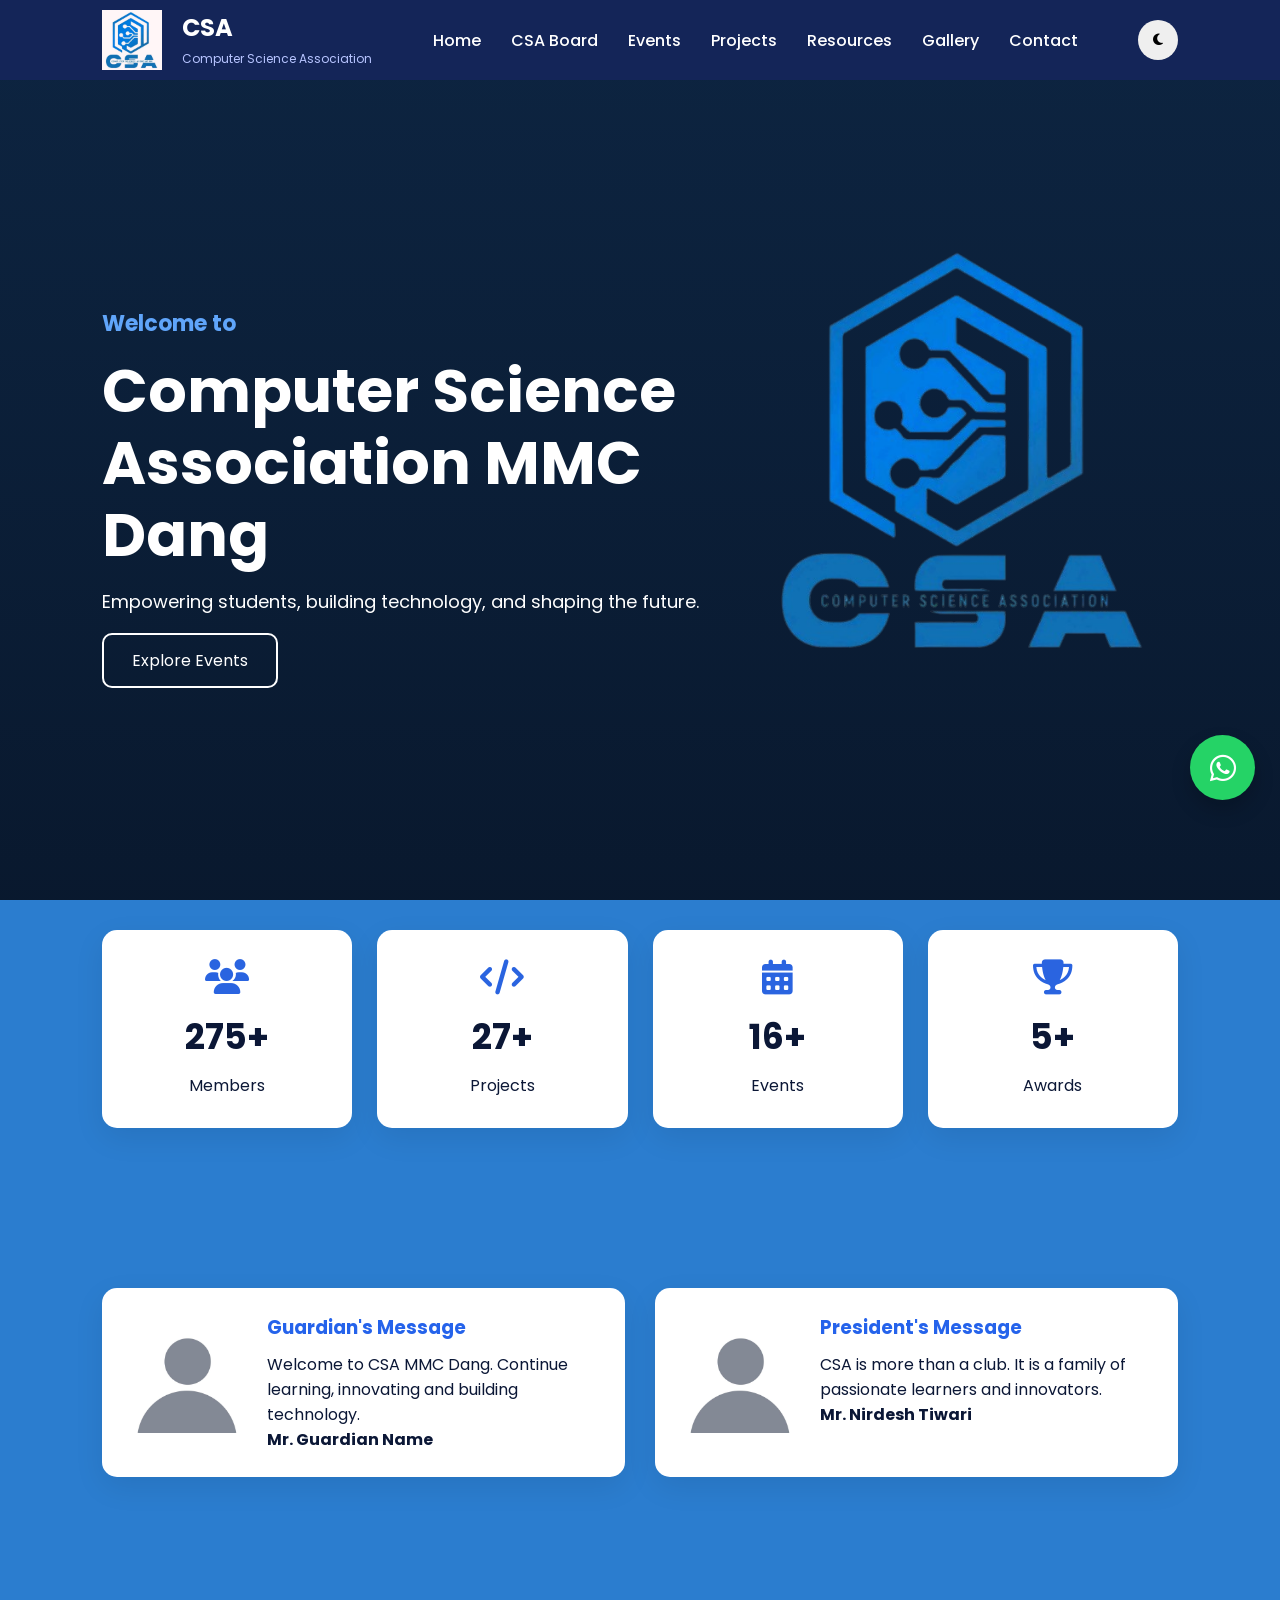
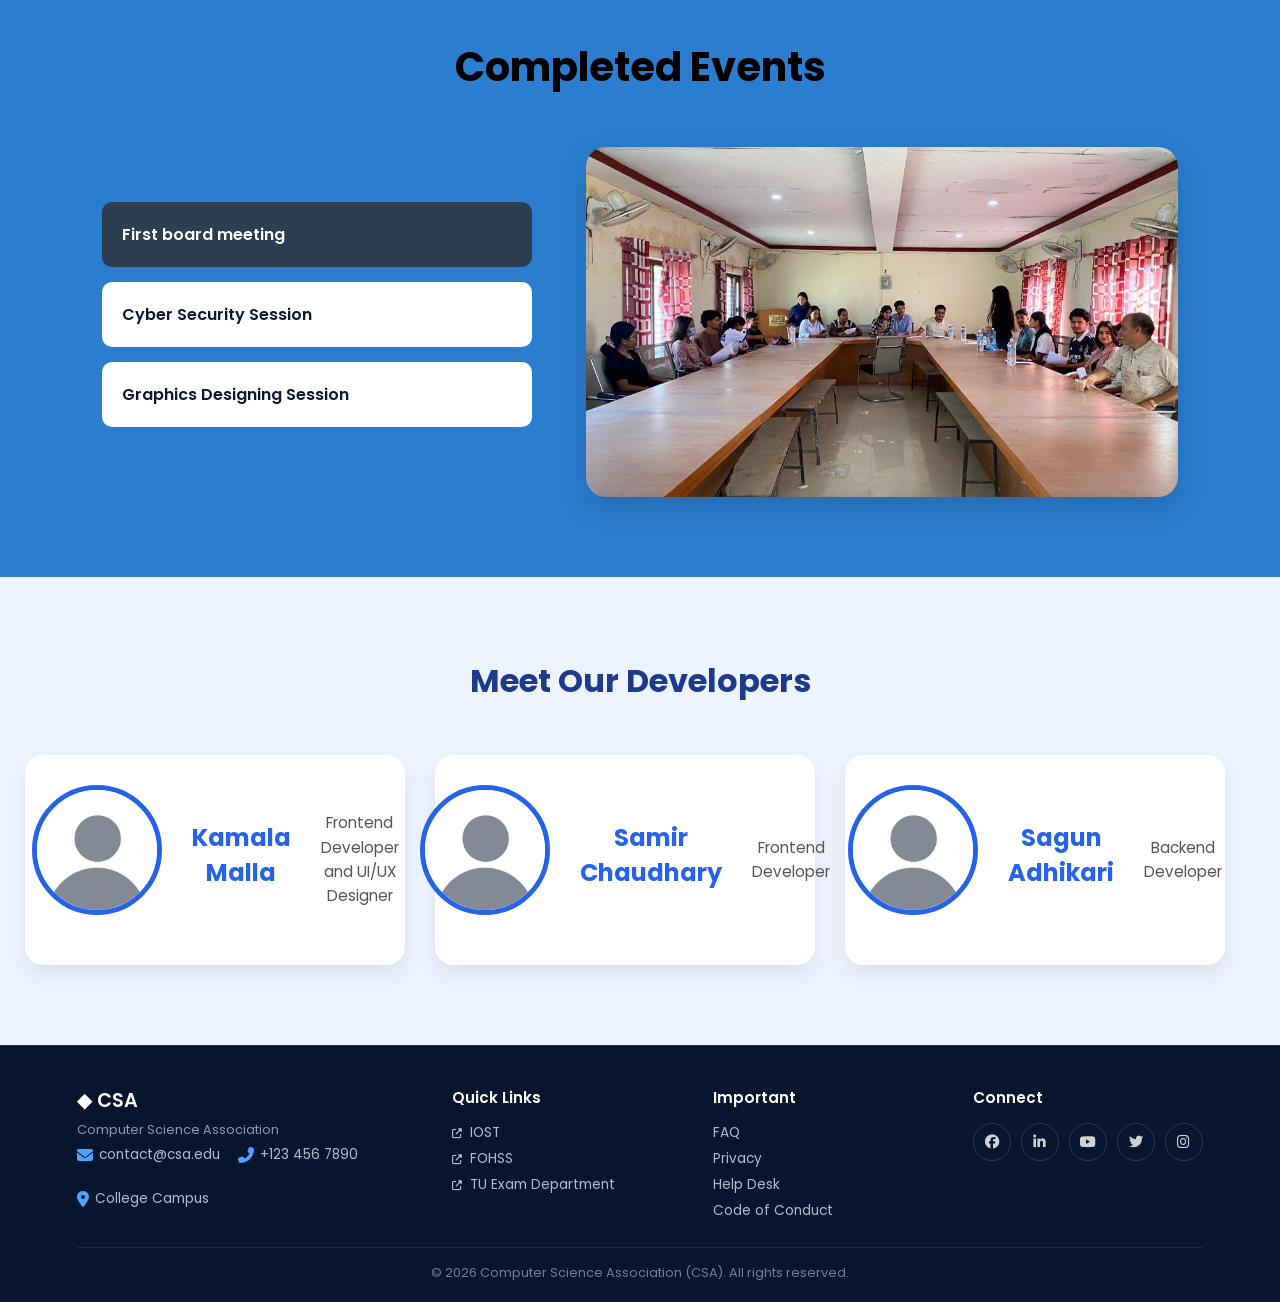
==== index.html @ 4f146497 "tried to make homepage responsive" ====
<!DOCTYPE html>

<html lang="en">
<head>
    <meta charset="UTF-8">
    <meta name="viewport" content="width=device-width, initial-scale=1.0">
    <title>CSA MMC Dang</title>
<!-- Google Font -->
<link href="https://fonts.googleapis.com/css2?family=Poppins:wght@300;400;500;600;700&display=swap" rel="stylesheet">

<!-- Font Awesome -->
<link rel="stylesheet"
href="https://cdnjs.cloudflare.com/ajax/libs/font-awesome/6.5.1/css/all.min.css"/>

<!-- AOS Animation -->
<link rel="stylesheet"
href="https://unpkg.com/aos@2.3.4/dist/aos.css">

<link rel="stylesheet" href="https://cdnjs.cloudflare.com/ajax/libs/font-awesome/4.7.0/css/font-awesome.min.css">

<link rel="stylesheet" href="CSA.css">
</head>

<body>

<!-- ================= NAVBAR ================= -->

<header>
    <nav class="navbar">
    <div class="logo">
        <img src="csa logo.jpeg" alt="CSA Logo">
        <div>
            <h2>CSA</h2>
            <span>Computer Science Association</span>
        </div>
    </div>

    <ul class="nav-links" id="navLinks">

        <li><a href="index.html">Home</a></li>

        <li><a href="board.html">CSA Board</a></li>

        <li><a href="event.html">Events</a></li>

        <li><a href="projects.html">Projects</a></li>

        <li><a href="resources.html">Resources</a></li>

        <li><a href="gallery.html">Gallery</a></li>

        <li><a href="contact.html">Contact</a></li>

    </ul>

    <div class="nav-buttons">
        <button id="theme-toggle" aria-label="Toggle dark mode">
            <i class="fas fa-moon"></i>
        </button>
        <button class="hamburger" id="hamburger" aria-label="Toggle navigation menu" aria-expanded="false" aria-controls="navLinks">
            <span></span>
            <span></span>
            <span></span>
        </button>
    </div>

</nav>
</header>

<div class="nav-overlay" id="navOverlay"></div>

<!-- ================= HERO ================= -->

<section class="hero">
<div class="hero-overlay"></div>

<div class="hero-content">

    

    <div class="hero-text">

        <h4 style="padding-top: 80px;">Welcome to</h4>

        <h1>
            Computer Science
            Association
            MMC Dang
        </h1>

        <p>
            Empowering students,
            building technology,
            and shaping the future.
        </p>

        <div class="hero-buttons">

            <a href="#events"
            class="secondary-btn">
            Explore Events
            </a>

        </div>

    </div>

    <div class="hero-logo">
        <img src="csa logo.png" alt="CSA Logo">
    </div>

</div>
</section>

<!-- ================= STATS ================= -->

<section class="stats">
<div class="stat-card">
    <i class="fas fa-users"></i>
    <h2 class="counter" data-target="500">0+</h2>
    <p>Members</p>
</div>

<div class="stat-card">
    <i class="fas fa-code"></i>
    <h2 class="counter" data-target="50">0+</h2>
    <p>Projects</p>
</div>

<div class="stat-card">
    <i class="fas fa-calendar"></i>
    <h2 class="counter" data-target="30">0+</h2>
    <p>Events</p>
</div>

<div class="stat-card">
    <i class="fas fa-trophy"></i>
    <h2 class="counter" data-target="10">0+</h2>
    <p>Awards</p>
</div>

</section>

<!-- ================= MESSAGE SECTION ================= -->

<section class="message-section">
<div class="message-card">

    <img src="profile.jpg" alt="Guardian portrait">

    <div>

        <h3>Guardian's Message</h3>

        <p>
        Welcome to CSA MMC Dang.
        Continue learning, innovating
        and building technology.
        </p>

        <h4>Mr. Guardian Name</h4>

    </div>

</div>

<div class="message-card">

    <img src="profile.jpg" alt="President portrait">

    <div>

        <h3>President's Message</h3>

        <p>
        CSA is more than a club.
        It is a family of passionate
        learners and innovators.
        </p>

        <h4>Mr. Nirdesh Tiwari</h4>

    </div>

</div>
</section>

<!-- ================= EVENTS ================= -->

<section id="events" class="events">
<h2 style="color: black;">Completed Events</h2>

<div class="event-container">

    <div class="event-list">

        <div class="event-item"
        data-img="firstboardmeeting.jpg">
        First board meeting
        </div>

        <div class="event-item"
        data-img="Cybersecurity.jpg">
        Cyber Security Session
        </div>

        <div class="event-item"
        data-img="graphicsdesigningsession.jpg">
        Graphics Designing Session
        </div>

    </div>

    <div class="preview-box">

        <img id="preview-image"
        src=""
        alt="">

    </div>

</div>
</section>

<!-- ================= DEVELOPER ================= -->

<section class="developer">
    <h2>Meet Our Developers</h2>

    <div class="developer-container" style="margin-left: 5px;">

        <div class="developer-card">
            <img src="profile.jpg".jpg" alt="Kamala Malla">
            <h3>Kamala Malla</h3>
            <p>Frontend Developer and UI/UX Designer</p>
        </div>

        <div class="developer-card">
            <img src="profile.jpg".jpg" alt="Samir Chaudhary">
            <h3>Samir Chaudhary</h3>
            <p>Frontend Developer</p>
        </div>

        <div class="developer-card">
            <img src="profile.jpg" alt="Sagun Adhikari">
            <h3>Sagun Adhikari</h3>
            <p>Backend Developer</p>
        </div>

    </div>
</section>
<!-- ================= WHATSAPP FLOAT ================= -->

<a href="https://wa.me/9779800000000" target="_blank" rel="noopener" class="whatsapp-float" aria-label="Chat with us on WhatsApp">
    <i class="fab fa-whatsapp"></i>
</a>

<!-- ========== FOOTER (UPDATED) ========== -->
  <footer class="footer">
    <div class="footer-cols">
      <div class="footer-col">
        <div class="logo-small">◆ CSA</div>
        <p class="footer-desc">Computer Science Association</p>
        <div class="footer-contact-icons">
          <a href="mailto:contact@csa.edu"><i class="fas fa-envelope"></i> contact@csa.edu</a>
          <a href="tel:+1234567890"><i class="fas fa-phone-alt"></i> +123 456 7890</a>
          <a href="https://www.google.com/maps/search/?api=1&query=Mahendra+Multiple+Campus+Dang" target="_blank" rel="noopener"><i class="fas fa-map-marker-alt"></i> College Campus</a>
        </div>
      </div>
      <div class="footer-col">
        <h4>Quick Links</h4>
        <a href="https://iost.tu.edu.np" target="_blank"><i class="fas fa-external-link-alt" style="font-size:10px; margin-right:4px;"></i> IOST</a>
        <a href="https://fohss.tu.edu.np" target="_blank"><i class="fas fa-external-link-alt" style="font-size:10px; margin-right:4px;"></i> FOHSS</a>
        <a href="https://tuexam.tu.edu.np" target="_blank"><i class="fas fa-external-link-alt" style="font-size:10px; margin-right:4px;"></i> TU Exam Department</a>
      </div>
      <div class="footer-col">
        <h4>Important</h4>
        <a href="#">FAQ</a>
        <a href="#">Privacy</a>
        <a href="#">Help Desk</a>
        <a href="#">Code of Conduct</a>
      </div>
      <div class="footer-col">
        <h4>Connect</h4>
        <div class="footer-socials" style="border-top: none; padding-top: 0; margin-top: 0; justify-content: flex-start; gap: 10px;">
          <a href="https://facebook.com" target="_blank" aria-label="Facebook"><i class="fab fa-facebook-f"></i></a>
          <a href="https://linkedin.com" target="_blank" aria-label="LinkedIn"><i class="fab fa-linkedin-in"></i></a>
          <a href="https://youtube.com" target="_blank" aria-label="YouTube"><i class="fab fa-youtube"></i></a>
          <a href="https://twitter.com" target="_blank" aria-label="Twitter"><i class="fab fa-twitter"></i></a>
          <a href="https://instagram.com" target="_blank" aria-label="Instagram"><i class="fab fa-instagram"></i></a>
        </div>
      </div>
    </div>
    <div class="footer-copy">
      &copy; <span id="year">2026</span> Computer Science Association (CSA). All rights reserved.
    </div>
  </footer>

<!-- ================= JS ================= -->

<script src="https://unpkg.com/aos@2.3.4/dist/aos.js"></script>

<script src="CSA.js"></script>

</body>
</html>
---- CSA.css ----
/* ===========================
GLOBAL STYLES
=========================== */

*{
margin:0;
padding:0;
box-sizing:border-box;
font-family:'Poppins',sans-serif;
scroll-behavior:smooth;
}

html{
scroll-padding-top:90px;
}

body{
background:#2b7dcf;
color:#0b1736;
overflow-x:hidden;
}

img{
max-width:100%;
display:block;
}

a{
text-decoration:none;
}

ul{
list-style:none;
}

section{
padding:80px 8%;
}

/* ===========================
NAVBAR
=========================== */

.navbar{
position:fixed;
top:0;
left:0;
width:100%;
height:80px;
display:flex;
justify-content:space-between;
align-items:center;
padding:0 8%;
background:#142558;
z-index:1000;
transition:.3s ease;
}

.logo{
display:flex;
align-items:center;
gap:20px;
}

.logo img{
width:60px;
}

.logo h2{
color:white;
font-size:24px;
}

.logo span{
color:#b7c4ff;
font-size:12px;
}

.nav-links{
display:flex;
gap:30px;
}

.nav-links a{
color:white;
font-weight:500;
transition:.3s;
}

.nav-buttons{
display:flex;
align-items:center;
gap:10px;
}

.join-btn{
background:#2563eb;
color:white;
border:none;
padding:12px 22px;
border-radius:8px;
cursor:pointer;
transition:.4s;
}

.join-btn:hover{
transform:translateY(-3px);
box-shadow:
0 0 15px #2563eb,
0 0 30px #2563eb;
}

#theme-toggle{
width:40px;
height:40px;
border:none;
border-radius:50%;
cursor:pointer;
}

.navbar.scrolled{
height:68px;
background:#0e1c45;
box-shadow:0 6px 20px rgba(0,0,0,.25);
}

/* Hamburger (mobile menu button) */

.hamburger{
display:none;
flex-direction:column;
justify-content:space-between;
width:28px;
height:20px;
background:transparent;
border:none;
cursor:pointer;
z-index:1100;
padding:0;
}

.hamburger span{
display:block;
width:100%;
height:3px;
border-radius:3px;
background:white;
transition:.3s;
}

.hamburger.active span:nth-child(1){
transform:translateY(8.5px) rotate(45deg);
}

.hamburger.active span:nth-child(2){
opacity:0;
}

.hamburger.active span:nth-child(3){
transform:translateY(-8.5px) rotate(-45deg);
}

.nav-overlay{
display:none;
position:fixed;
inset:0;
background:rgba(3,7,18,.6);
z-index:990;
opacity:0;
visibility:hidden;
transition:.3s;
}

.nav-overlay.active{
opacity:1;
visibility:visible;
}

/* ===========================
HERO
=========================== */

.hero{
height:100vh;
background:
linear-gradient(
rgba(3,7,18,.75),
rgba(3,7,18,.85)),
url('../images/hero-bg.jpg');

background-size:cover;
background-position:center;
position:relative;

display:flex;
align-items:center;
}

.hero-content{
display:flex;
justify-content:space-between;
align-items:center;
width:100%;
gap:50px;
}

.flag-area img{
width:600px;
animation:none;
}

.hero-text{
color:white;
max-width:600px;
}

.hero-text h4{
font-size:22px;
color:#60a5fa;
}

.hero-text h1{
font-size:60px;
line-height:1.2;
margin:15px 0;
}

.hero-text p{
font-size:18px;
line-height:1.8;
}

.hero-buttons{
margin-top:30px;
}

.primary-btn{
background:#2563eb;
color:white;
padding:14px 28px;
border-radius:10px;
margin-right:10px;
}

.secondary-btn{
border:2px solid white;
padding:14px 28px;
color:white;
border-radius:10px;
}

.hero-logo img{
width:600px;
animation:none;
}

/* ===========================
STATS
=========================== */

.stats{
display:grid;
grid-template-columns:repeat(4,1fr);
gap:25px;
margin-top:-50px;
position:relative;
z-index:5;
}

.stat-card{
background:white;
padding:30px;
border-radius:15px;
text-align:center;
box-shadow:0 10px 30px rgba(0,0,0,.08);
transition:.4s;
}

.stat-card:hover{
transform:translateY(-10px);
}

.stat-card i{
font-size:35px;
color:#2a64e0;
margin-bottom:15px;
}

.stat-card h2{
font-size:35px;
margin-bottom:10px;
}

/* ===========================
MESSAGE SECTION
=========================== */

.message-section{
display:grid;
grid-template-columns:1fr 1fr;
gap:30px;
}

.message-card{
background:white;
padding:25px;
border-radius:15px;
display:flex;
gap:20px;
box-shadow:0 10px 30px rgba(0,0,0,.08);
}

.message-card img{
width:120px;
height:120px;
object-fit:cover;
border-radius:12px;
}

.message-card h3{
color:#2563eb;
margin-bottom:10px;
}

/* ===========================
EVENTS
=========================== */

.events h2{
text-align:center;
margin-bottom:50px;
font-size:40px;
}

.event-container{
display:flex;
justify-content:space-between;
align-items:center;
gap:40px;
}

.event-list{
width:40%;
}

.event-item{
padding:20px;
margin-bottom:15px;
background:white;
border-radius:10px;
cursor:pointer;
font-weight:600;
transition:.3s;
}

.event-item:hover{
background:#2c3e50;
color:white;
transform:translateX(10px);
}

.preview-box{
width:55%;
height:350px;
border-radius:20px;
overflow:hidden;
opacity:0;
visibility:hidden;
transition:.4s;
box-shadow:0 10px 30px rgba(0,0,0,.15);
}

.preview-box.active{
opacity:1;
visibility:visible;
}

.event-item.active{
background:#2c3e50;
color:white;
}

.preview-box img{
width:100%;
height:100%;
object-fit:cover;
}

/* ==========================
   Developer Section
========================== */

.developer {
    background: #eef4ff;
    padding: 80px 20px;
    text-align: center;
}

.developer h2 {
    font-size: 2rem;
    color: #1e3a8a;
    margin-bottom: 50px;
    font-weight: 700;
}

/* Developer Card */

.developer-card {
    display: flex;
    align-items: center;
    justify-content: center;
    gap: 30px;
    max-width: 700px;
    margin: 0 auto;
    padding: 30px;
    background: #ffffff;
    border-radius: 16px;
    box-shadow: 0 10px 25px rgba(0, 0, 0, 0.08);
    transition: transform 0.3s ease,
                box-shadow 0.3s ease;
}

.developer-card:hover {
    transform: translateY(-6px);
    box-shadow: 0 16px 35px rgba(0, 0, 0, 0.12);
}

/* Developer Image */

.developer-card img {
    width: 140px;
    height: 140px;
    object-fit: cover;
    border-radius: 50%;
    border: 5px solid #2563eb;
    flex-shrink: 0;
}

/* Developer Details */

/* ==========================
   Developer Section
========================== */

.developer {
    background: #eef4ff;
    padding: 80px 20px;
    text-align: center;
}

.developer h2 {
    font-size: 2rem;
    color: #1e3a8a;
    margin-bottom: 50px;
    font-weight: 700;
}

/* Container for all cards */

.developer-container {
    display: grid;
    grid-template-columns: repeat(3, 1fr);
    gap: 30px;
    max-width: 1200px;
    margin: 0 auto;
}

/* Individual Card */

.developer-card {
    background: #fff;
    padding: 30px 20px;
    border-radius: 18px;
    box-shadow: 0 10px 25px rgba(0,0,0,0.08);
    text-align: center;
    transition: 0.3s ease;
}

.developer-card:hover {
    transform: translateY(-8px);
    box-shadow: 0 18px 35px rgba(0,0,0,0.12);
}

.developer-card img {
    width: 130px;
    height: 130px;
    object-fit: cover;
    border-radius: 50%;
    border: 5px solid #2563eb;
    margin-bottom: 20px;
}

.developer-card h3 {
    font-size: 1.5rem;
    color: #2563eb;
    margin-bottom: 10px;
}

.developer-card p {
    color: #555;
    line-height: 1.6;
    font-size: 0.95rem;
}

/* Tablet */

@media (max-width: 992px) {
    .developer-container {
        grid-template-columns: repeat(2, 1fr);
    }
}

/* Mobile */

@media (max-width: 768px) {
    .developer-container {
        grid-template-columns: 1fr;
    }
}
/* ===== FOOTER (STICKY, UPDATED) ===== */
.footer {
  background: #07152f;
  color: #cfd3d8;
  padding: 40px 6% 20px;
  margin-top: auto;
  border-top: 1px solid #1f2f4f;
}
.footer-cols {
  display: grid;
  grid-template-columns: 1.5fr 1fr 1fr 1fr;
  gap: 30px;
  max-width: 1200px;
  margin: 0 auto;
}
.logo-small {
  font-size: 1.2rem;
  font-weight: 600;
  color: white;
  margin-bottom: 6px;
}
.footer-desc {
  font-size: 0.8rem;
  color: #8a9ab0;
}
.footer-col h4 {
  font-size: 0.95rem;
  margin-bottom: 14px;
  color: white;
  font-weight: 600;
}
.footer-col a {
  display: block;
  color: #b0bccf;
  font-size: 0.85rem;
  margin-bottom: 6px;
  transition: 0.2s;
}
.footer-col a:hover { color: #4da3ff; }
.footer-socials {
  display: flex;
  justify-content: center;
  gap: 14px;
  margin-top: 28px;
  padding-top: 20px;
  border-top: 1px solid #1a2a4a;
  max-width: 1200px;
  margin-left: auto;
  margin-right: auto;
  flex-wrap: wrap;
}
.footer-socials a {
  color: #cfd3d8;
  width: 38px;
  height: 38px;
  border: 1px solid #2a3a5a;
  border-radius: 50%;
  display: flex;
  align-items: center;
  justify-content: center;
  transition: 0.3s;
  font-size: 0.9rem;
}
.footer-socials a:hover {
  background: #0d6efd;
  color: white;
  border-color: #0d6efd;
  transform: translateY(-2px);
}
.footer-copy {
  text-align: center;
  font-size: 0.8rem;
  color: #6f7f9a;
  padding-top: 16px;
  max-width: 1200px;
  margin: 0 auto;
  border-top: 1px solid #1a2a4a;
  margin-top: 20px;
}
.footer-contact-icons {
  display: flex;
  gap: 18px;
  flex-wrap: wrap;
  margin-top: 6px;
}
.footer-contact-icons a {
  color: #b0bccf;
  font-size: 0.85rem;
  transition: 0.2s;
  display: inline-flex;
  align-items: center;
  gap: 6px;
}
.footer-contact-icons a:hover { color: #4da3ff; }
.footer-contact-icons i {
  font-size: 1rem;
  color: #4da3ff;
}
/* Tablet */
@media (max-width: 900px) {
    .footer-cols {
        grid-template-columns: 1fr 1fr;
        gap: 35px 25px;
    }
}

/* Mobile Responsiveness */
@media (max-width: 600px) {
    .footer-cols {
        grid-template-columns: 1fr;
        text-align: center;
        gap: 35px;
    }

    .footer-col h4 {
        margin-bottom: 10px;
    }

    .footer-contact-icons,
    .footer-col .footer-contact-icons a {
        justify-content: center;
    }

    .footer-contact-icons {
        align-items: center;
    }

    .footer-socials {
        justify-content: center;
    }
}
/* ===========================
WHATSAPP
=========================== */

.whatsapp-float{
position:fixed;
bottom:100px;
right:25px;
width:65px;
height:65px;
background:#25D366;
border-radius:50%;
display:flex;
align-items:center;
justify-content:center;
font-size:30px;
color:white;
z-index:9999;
box-shadow:0 10px 20px rgba(0,0,0,.2);
animation:pulse 2s infinite;
}

/* ===========================
DARK MODE
=========================== */

.dark{
background:#0f172a;
color:white;
}

.dark .stat-card,
.dark .message-card,
.dark .event-item{
background:#1e293b;
color:white;
}

.dark footer{
background:#020617;
}

.dark .developer{
background:#0b1326;
}

.dark .developer-card{
background:#1e293b;
}

.dark .developer-card p{
color:#b8c2d6;
}

.dark .events h2{
color:white !important;
}

.dark .nav-links{
background:#020617;
}

.dark #theme-toggle{
background:#ffffff;
color:#0f172a;
}

/* ===========================
ANIMATIONS
=========================== */

@keyframes float{
0%{
transform:translateY(0);
}
50%{
transform:translateY(-15px);
}
100%{
transform:translateY(0);
}
}

@keyframes pulse{
0%{
transform:scale(1);
}
50%{
transform:scale(1.1);
}
100%{
transform:scale(1);
}
}

@keyframes rotateLogo{
0%{
transform:rotate(0deg);
}
100%{
transform:rotate(360deg);
}
}

/* ===========================
RESPONSIVE
=========================== */

@media(max-width:991px){

.hero-content{
flex-direction:column;
text-align:center;
}

.stats{
grid-template-columns:repeat(2,1fr);
}

.message-section{
grid-template-columns:1fr;
}

.event-container{
flex-direction:column;
}

.event-list,
.preview-box{
width:100%;
}

.footer-content{
flex-direction:column;
gap:30px;
}

.hamburger{
display:flex;
}

.nav-overlay{
display:block;
}

.nav-links{
position:fixed;
top:0;
right:0;
height:100vh;
width:min(78vw,320px);
background:#0e1c45;
flex-direction:column;
align-items:flex-start;
justify-content:flex-start;
gap:0;
padding:110px 35px 40px;
transform:translateX(100%);
transition:transform .35s ease;
z-index:1050;
box-shadow:-10px 0 30px rgba(0,0,0,.3);
}

.nav-links.active{
transform:translateX(0);
}

.nav-links li{
width:100%;
}

.nav-links a{
display:block;
padding:14px 0;
font-size:17px;
border-bottom:1px solid rgba(255,255,255,.08);
}

}

@media(max-width:768px){

.hero-text h1{
font-size:40px;
}

.stats{
grid-template-columns:1fr;
}

.developer-card{
flex-direction:column;
}

.logo h2{
font-size:20px;
}

.logo span{
display:none;
}

.join-btn{
padding:10px 16px;
font-size:14px;
}

}

@media(max-width:480px){

.navbar{
padding:0 5%;
}

.logo img{
width:46px;
}

section{
padding:60px 6%;
}

.hero-text h1{
font-size:32px;
}

.hero-text p{
font-size:16px;
}

.primary-btn,
.secondary-btn{
padding:12px 20px;
font-size:14px;
display:inline-block;
margin-bottom:10px;
}

.flag-area img,
.hero-logo img{
width:80%;
margin:0 auto;
}

.developer-container{
gap:20px;
}

.whatsapp-float{
width:55px;
height:55px;
font-size:24px;
bottom:80px;
right:18px;
}

.footer-contact-icons a{
justify-content:center;
}

}
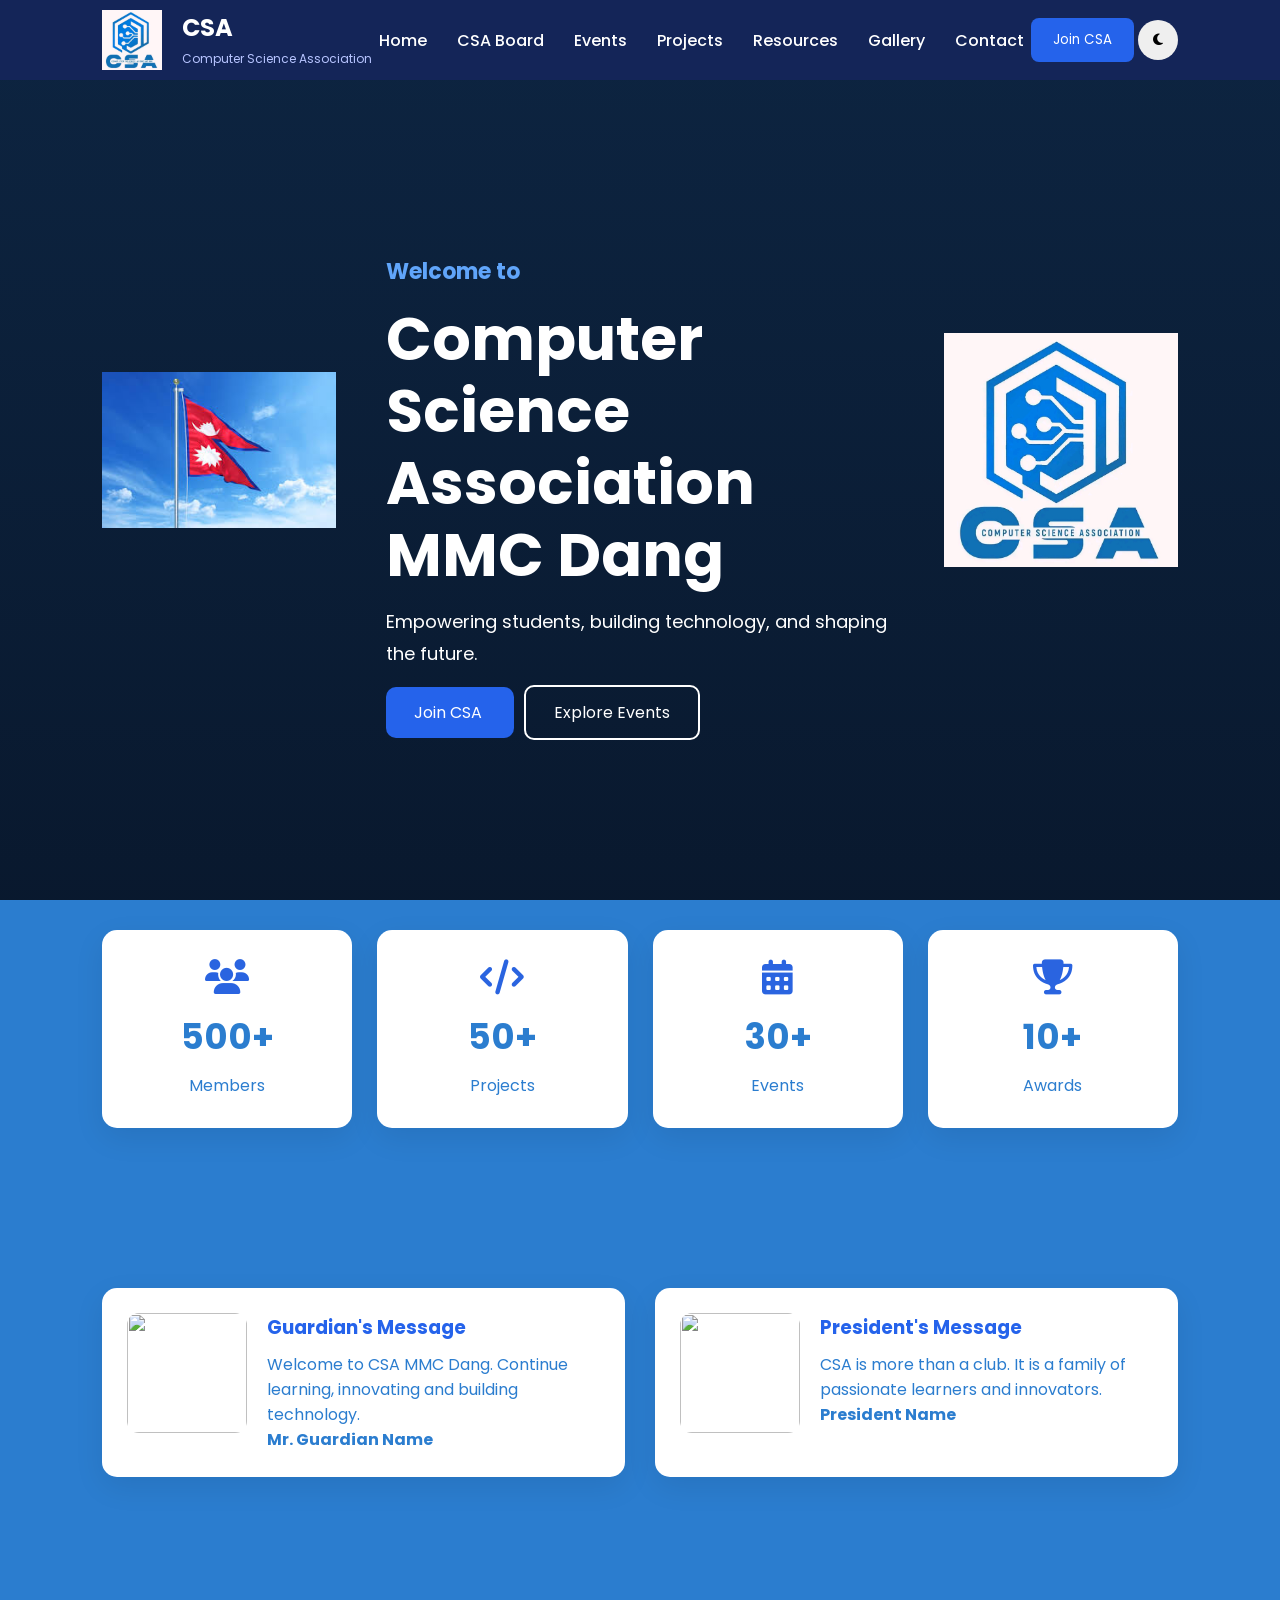
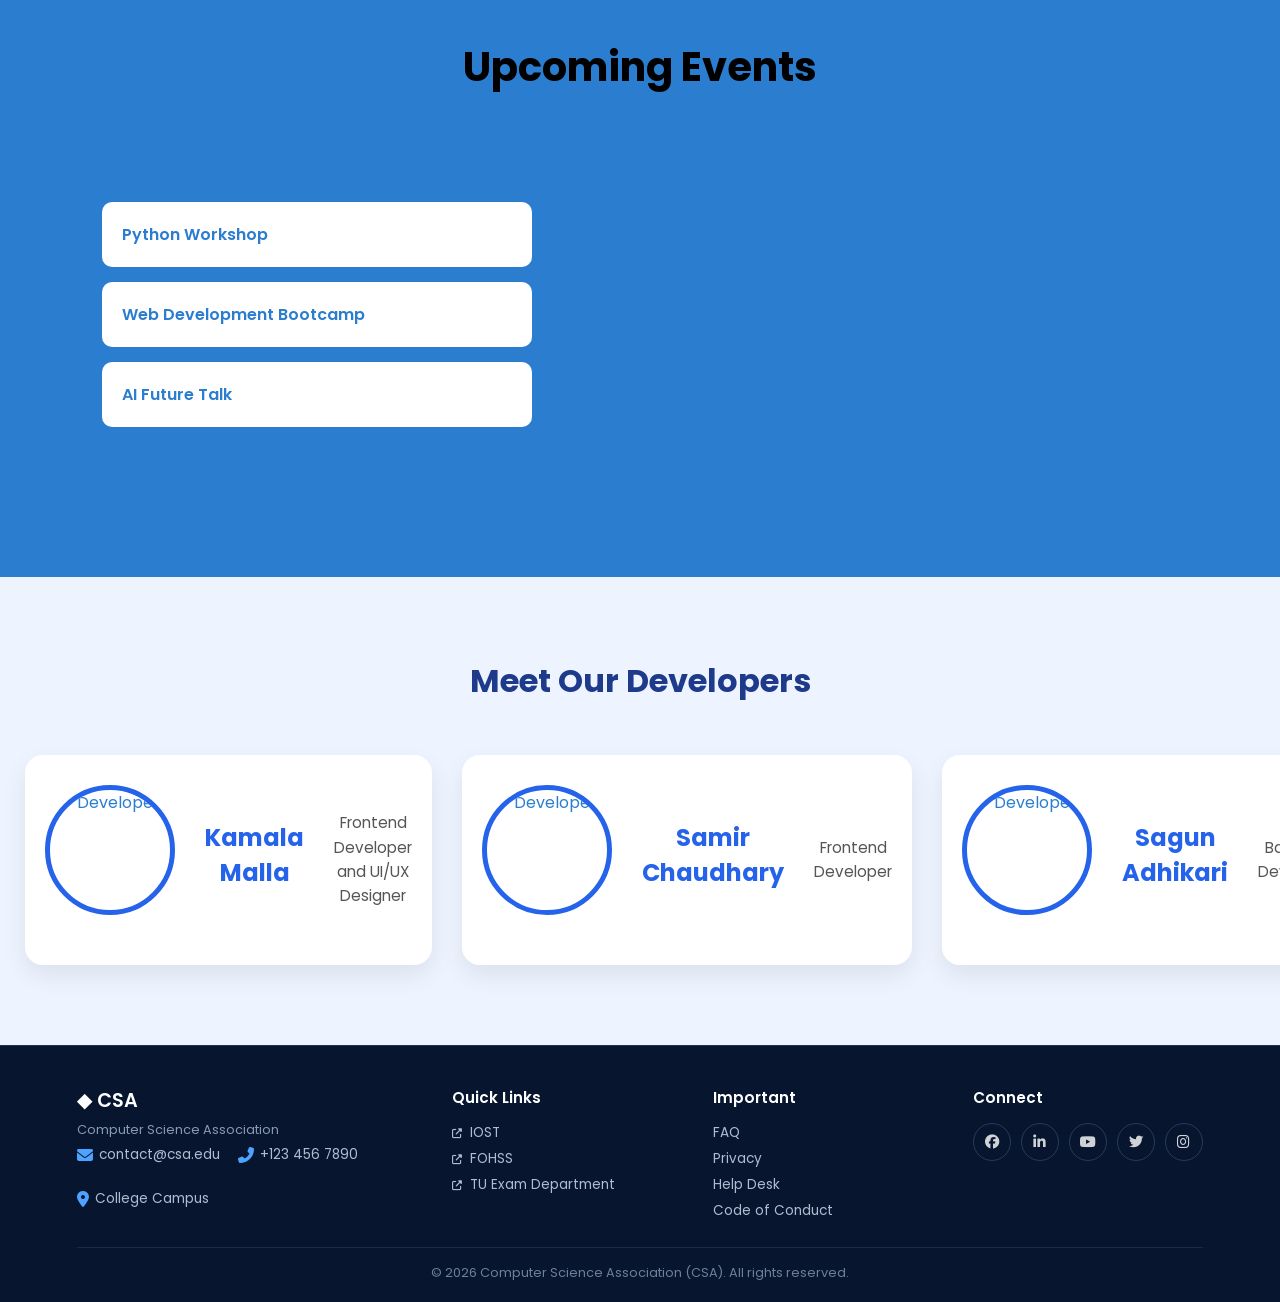
==== commit 4b0b8618: "initial commit" ====
--- a/index.html
+++ b/index.html
@@ -28,14 +28,14 @@
 <header>
     <nav class="navbar">
     <div class="logo">
-        <img src="csa logo.jpeg" alt="CSA Logo">
+        <img src="csa logo.jpeg">
         <div>
             <h2>CSA</h2>
             <span>Computer Science Association</span>
         </div>
     </div>
 
-    <ul class="nav-links" id="navLinks">
+    <ul class="nav-links">
 
         <li><a href="index.html">Home</a></li>
 
@@ -54,21 +54,15 @@
     </ul>
 
     <div class="nav-buttons">
-        <button id="theme-toggle" aria-label="Toggle dark mode">
+        <button class="join-btn">Join CSA</button>
+        <button id="theme-toggle">
             <i class="fas fa-moon"></i>
         </button>
-        <button class="hamburger" id="hamburger" aria-label="Toggle navigation menu" aria-expanded="false" aria-controls="navLinks">
-            <span></span>
-            <span></span>
-            <span></span>
-        </button>
     </div>
 
 </nav>
 </header>
 
-<div class="nav-overlay" id="navOverlay"></div>
-
 <!-- ================= HERO ================= -->
 
 <section class="hero">
@@ -76,7 +70,9 @@
 
 <div class="hero-content">
 
-    
+    <div class="flag-area">
+        <img src="flag.jpg">
+    </div>
 
     <div class="hero-text">
 
@@ -96,6 +92,11 @@
 
         <div class="hero-buttons">
 
+            <a href="#"
+            class="primary-btn">
+            Join CSA
+            </a>
+
             <a href="#events"
             class="secondary-btn">
             Explore Events
@@ -106,7 +107,7 @@
     </div>
 
     <div class="hero-logo">
-        <img src="csa logo.png" alt="CSA Logo">
+        <img src="csa logo.jpeg">
     </div>
 
 </div>
@@ -117,25 +118,25 @@
 <section class="stats">
 <div class="stat-card">
     <i class="fas fa-users"></i>
-    <h2 class="counter" data-target="500">0+</h2>
+    <h2 class="counter">500+</h2>
     <p>Members</p>
 </div>
 
 <div class="stat-card">
     <i class="fas fa-code"></i>
-    <h2 class="counter" data-target="50">0+</h2>
+    <h2 class="counter">50+</h2>
     <p>Projects</p>
 </div>
 
 <div class="stat-card">
     <i class="fas fa-calendar"></i>
-    <h2 class="counter" data-target="30">0+</h2>
+    <h2 class="counter">30+</h2>
     <p>Events</p>
 </div>
 
 <div class="stat-card">
     <i class="fas fa-trophy"></i>
-    <h2 class="counter" data-target="10">0+</h2>
+    <h2 class="counter">10+</h2>
     <p>Awards</p>
 </div>
 
@@ -146,7 +147,7 @@
 <section class="message-section">
 <div class="message-card">
 
-    <img src="profile.jpg" alt="Guardian portrait">
+    <img src="images/guardian.jpg">
 
     <div>
 
@@ -166,7 +167,7 @@
 
 <div class="message-card">
 
-    <img src="profile.jpg" alt="President portrait">
+    <img src="images/president.jpg">
 
     <div>
 
@@ -178,7 +179,7 @@
         learners and innovators.
         </p>
 
-        <h4>Mr. Nirdesh Tiwari</h4>
+        <h4>President Name</h4>
 
     </div>
 
@@ -188,25 +189,25 @@
 <!-- ================= EVENTS ================= -->
 
 <section id="events" class="events">
-<h2 style="color: black;">Completed Events</h2>
+<h2 style="color: black;">Upcoming Events</h2>
 
 <div class="event-container">
 
     <div class="event-list">
 
         <div class="event-item"
-        data-img="firstboardmeeting.jpg">
-        First board meeting
+        data-img="images/event1.jpg">
+        Python Workshop
         </div>
 
         <div class="event-item"
-        data-img="Cybersecurity.jpg">
-        Cyber Security Session
+        data-img="images/event2.jpg">
+        Web Development Bootcamp
         </div>
 
         <div class="event-item"
-        data-img="graphicsdesigningsession.jpg">
-        Graphics Designing Session
+        data-img="images/event3.jpg">
+        AI Future Talk
         </div>
 
     </div>
@@ -230,31 +231,25 @@
     <div class="developer-container" style="margin-left: 5px;">
 
         <div class="developer-card">
-            <img src="profile.jpg".jpg" alt="Kamala Malla">
+            <img src="developer1.jpg" alt="Developer">
             <h3>Kamala Malla</h3>
             <p>Frontend Developer and UI/UX Designer</p>
         </div>
 
         <div class="developer-card">
-            <img src="profile.jpg".jpg" alt="Samir Chaudhary">
+            <img src="developer2.jpg" alt="Developer">
             <h3>Samir Chaudhary</h3>
             <p>Frontend Developer</p>
         </div>
 
         <div class="developer-card">
-            <img src="profile.jpg" alt="Sagun Adhikari">
+            <img src="developer3.jpg" alt="Developer">
             <h3>Sagun Adhikari</h3>
             <p>Backend Developer</p>
         </div>
 
     </div>
 </section>
-<!-- ================= WHATSAPP FLOAT ================= -->
-
-<a href="https://wa.me/9779800000000" target="_blank" rel="noopener" class="whatsapp-float" aria-label="Chat with us on WhatsApp">
-    <i class="fab fa-whatsapp"></i>
-</a>
-
 <!-- ========== FOOTER (UPDATED) ========== -->
   <footer class="footer">
     <div class="footer-cols">
@@ -264,7 +259,7 @@
         <div class="footer-contact-icons">
           <a href="mailto:contact@csa.edu"><i class="fas fa-envelope"></i> contact@csa.edu</a>
           <a href="tel:+1234567890"><i class="fas fa-phone-alt"></i> +123 456 7890</a>
-          <a href="https://www.google.com/maps/search/?api=1&query=Mahendra+Multiple+Campus+Dang" target="_blank" rel="noopener"><i class="fas fa-map-marker-alt"></i> College Campus</a>
+          <a href="#"><i class="fas fa-map-marker-alt"></i> College Campus</a>
         </div>
       </div>
       <div class="footer-col">
@@ -292,7 +287,7 @@
       </div>
     </div>
     <div class="footer-copy">
-      &copy; <span id="year">2026</span> Computer Science Association (CSA). All rights reserved.
+      &copy; 2026 Computer Science Association (CSA). All rights reserved.
     </div>
   </footer>
 
@@ -300,7 +295,7 @@
 
 <script src="https://unpkg.com/aos@2.3.4/dist/aos.js"></script>
 
-<script src="CSA.js"></script>
+<script src="js/script.js"></script>
 
 </body>
 </html>
--- a/CSA.css
+++ b/CSA.css
@@ -10,13 +10,9 @@
 scroll-behavior:smooth;
 }
 
-html{
-scroll-padding-top:90px;
-}
-
 body{
 background:#2b7dcf;
-color:#0b1736;
+color: #2b7dcf;
 overflow-x:hidden;
 }
 
@@ -53,7 +49,6 @@
 padding:0 8%;
 background:#142558;
 z-index:1000;
-transition:.3s ease;
 }
 
 .logo{
@@ -86,6 +81,8 @@
 font-weight:500;
 transition:.3s;
 }
+
+.nav-links a:hover
 
 .nav-buttons{
 display:flex;
@@ -116,64 +113,6 @@
 border:none;
 border-radius:50%;
 cursor:pointer;
-}
-
-.navbar.scrolled{
-height:68px;
-background:#0e1c45;
-box-shadow:0 6px 20px rgba(0,0,0,.25);
-}
-
-/* Hamburger (mobile menu button) */
-
-.hamburger{
-display:none;
-flex-direction:column;
-justify-content:space-between;
-width:28px;
-height:20px;
-background:transparent;
-border:none;
-cursor:pointer;
-z-index:1100;
-padding:0;
-}
-
-.hamburger span{
-display:block;
-width:100%;
-height:3px;
-border-radius:3px;
-background:white;
-transition:.3s;
-}
-
-.hamburger.active span:nth-child(1){
-transform:translateY(8.5px) rotate(45deg);
-}
-
-.hamburger.active span:nth-child(2){
-opacity:0;
-}
-
-.hamburger.active span:nth-child(3){
-transform:translateY(-8.5px) rotate(-45deg);
-}
-
-.nav-overlay{
-display:none;
-position:fixed;
-inset:0;
-background:rgba(3,7,18,.6);
-z-index:990;
-opacity:0;
-visibility:hidden;
-transition:.3s;
-}
-
-.nav-overlay.active{
-opacity:1;
-visibility:visible;
 }
 
 /* ===========================
@@ -368,16 +307,6 @@
 visibility:hidden;
 transition:.4s;
 box-shadow:0 10px 30px rgba(0,0,0,.15);
-}
-
-.preview-box.active{
-opacity:1;
-visibility:visible;
-}
-
-.event-item.active{
-background:#2c3e50;
-color:white;
 }
 
 .preview-box img{
@@ -615,37 +544,15 @@
   font-size: 1rem;
   color: #4da3ff;
 }
-/* Tablet */
-@media (max-width: 900px) {
-    .footer-cols {
-        grid-template-columns: 1fr 1fr;
-        gap: 35px 25px;
-    }
-}
-
 /* Mobile Responsiveness */
-@media (max-width: 600px) {
-    .footer-cols {
+@media (max-width: 768px) {
+    .footer-grid {
         grid-template-columns: 1fr;
         text-align: center;
-        gap: 35px;
     }
-
-    .footer-col h4 {
-        margin-bottom: 10px;
-    }
-
-    .footer-contact-icons,
-    .footer-col .footer-contact-icons a {
-        justify-content: center;
-    }
-
-    .footer-contact-icons {
-        align-items: center;
-    }
-
-    .footer-socials {
-        justify-content: center;
+    
+    .footer-section a {
+        padding-left: 0;
     }
 }
 /* ===========================
@@ -690,31 +597,6 @@
 background:#020617;
 }
 
-.dark .developer{
-background:#0b1326;
-}
-
-.dark .developer-card{
-background:#1e293b;
-}
-
-.dark .developer-card p{
-color:#b8c2d6;
-}
-
-.dark .events h2{
-color:white !important;
-}
-
-.dark .nav-links{
-background:#020617;
-}
-
-.dark #theme-toggle{
-background:#ffffff;
-color:#0f172a;
-}
-
 /* ===========================
 ANIMATIONS
 =========================== */
@@ -785,50 +667,13 @@
 gap:30px;
 }
 
-.hamburger{
-display:flex;
-}
-
-.nav-overlay{
-display:block;
-}
+}
+
+@media(max-width:768px){
 
 .nav-links{
-position:fixed;
-top:0;
-right:0;
-height:100vh;
-width:min(78vw,320px);
-background:#0e1c45;
-flex-direction:column;
-align-items:flex-start;
-justify-content:flex-start;
-gap:0;
-padding:110px 35px 40px;
-transform:translateX(100%);
-transition:transform .35s ease;
-z-index:1050;
-box-shadow:-10px 0 30px rgba(0,0,0,.3);
-}
-
-.nav-links.active{
-transform:translateX(0);
-}
-
-.nav-links li{
-width:100%;
-}
-
-.nav-links a{
-display:block;
-padding:14px 0;
-font-size:17px;
-border-bottom:1px solid rgba(255,255,255,.08);
-}
-
-}
-
-@media(max-width:768px){
+display:none;
+}
 
 .hero-text h1{
 font-size:40px;
@@ -842,71 +687,4 @@
 flex-direction:column;
 }
 
-.logo h2{
-font-size:20px;
-}
-
-.logo span{
-display:none;
-}
-
-.join-btn{
-padding:10px 16px;
-font-size:14px;
-}
-
-}
-
-@media(max-width:480px){
-
-.navbar{
-padding:0 5%;
-}
-
-.logo img{
-width:46px;
-}
-
-section{
-padding:60px 6%;
-}
-
-.hero-text h1{
-font-size:32px;
-}
-
-.hero-text p{
-font-size:16px;
-}
-
-.primary-btn,
-.secondary-btn{
-padding:12px 20px;
-font-size:14px;
-display:inline-block;
-margin-bottom:10px;
-}
-
-.flag-area img,
-.hero-logo img{
-width:80%;
-margin:0 auto;
-}
-
-.developer-container{
-gap:20px;
-}
-
-.whatsapp-float{
-width:55px;
-height:55px;
-font-size:24px;
-bottom:80px;
-right:18px;
-}
-
-.footer-contact-icons a{
-justify-content:center;
-}
-
-}+}
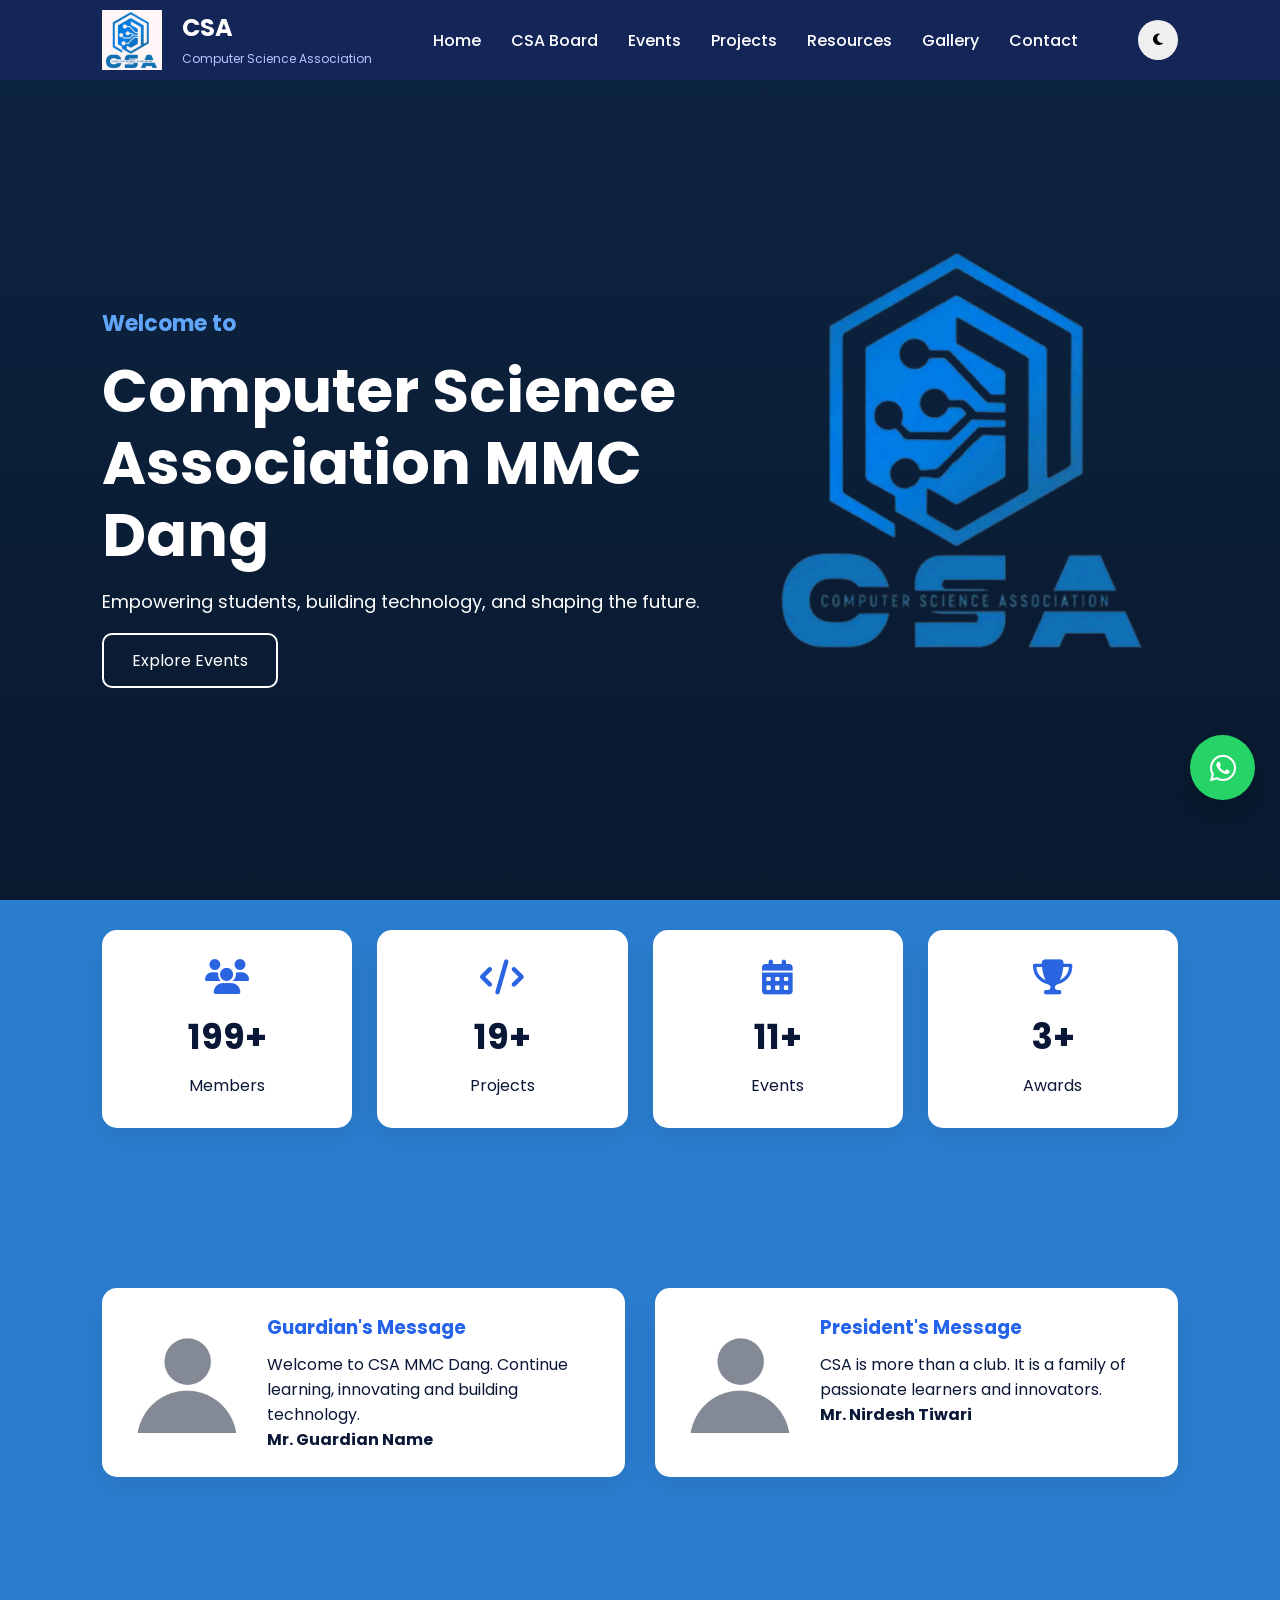
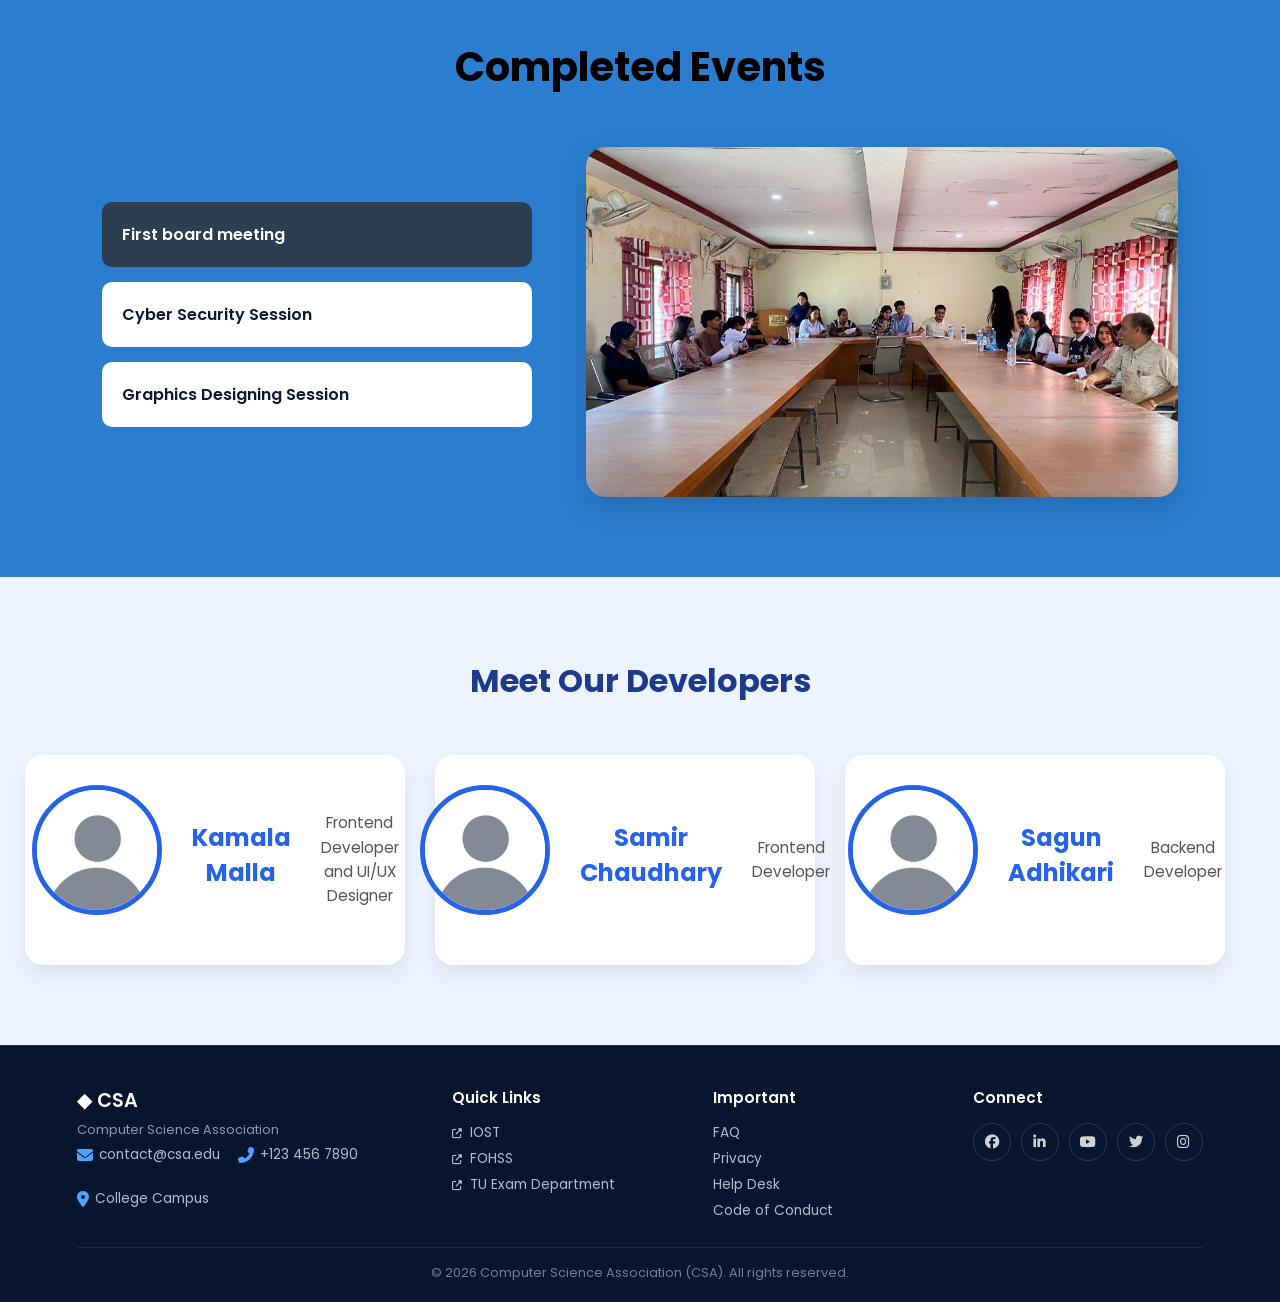
==== commit 66ef15dc: "initial commit" ====
--- a/index.html
+++ b/index.html
@@ -28,14 +28,14 @@
 <header>
     <nav class="navbar">
     <div class="logo">
-        <img src="csa logo.jpeg">
+        <img src="csa logo.jpeg" alt="CSA Logo">
         <div>
             <h2>CSA</h2>
             <span>Computer Science Association</span>
         </div>
     </div>
 
-    <ul class="nav-links">
+    <ul class="nav-links" id="navLinks">
 
         <li><a href="index.html">Home</a></li>
 
@@ -54,15 +54,21 @@
     </ul>
 
     <div class="nav-buttons">
-        <button class="join-btn">Join CSA</button>
-        <button id="theme-toggle">
+        <button id="theme-toggle" aria-label="Toggle dark mode">
             <i class="fas fa-moon"></i>
         </button>
+        <button class="hamburger" id="hamburger" aria-label="Toggle navigation menu" aria-expanded="false" aria-controls="navLinks">
+            <span></span>
+            <span></span>
+            <span></span>
+        </button>
     </div>
 
 </nav>
 </header>
 
+<div class="nav-overlay" id="navOverlay"></div>
+
 <!-- ================= HERO ================= -->
 
 <section class="hero">
@@ -70,9 +76,7 @@
 
 <div class="hero-content">
 
-    <div class="flag-area">
-        <img src="flag.jpg">
-    </div>
+    
 
     <div class="hero-text">
 
@@ -92,11 +96,6 @@
 
         <div class="hero-buttons">
 
-            <a href="#"
-            class="primary-btn">
-            Join CSA
-            </a>
-
             <a href="#events"
             class="secondary-btn">
             Explore Events
@@ -107,7 +106,7 @@
     </div>
 
     <div class="hero-logo">
-        <img src="csa logo.jpeg">
+        <img src="csa logo.png" alt="CSA Logo">
     </div>
 
 </div>
@@ -118,25 +117,25 @@
 <section class="stats">
 <div class="stat-card">
     <i class="fas fa-users"></i>
-    <h2 class="counter">500+</h2>
+    <h2 class="counter" data-target="500">0+</h2>
     <p>Members</p>
 </div>
 
 <div class="stat-card">
     <i class="fas fa-code"></i>
-    <h2 class="counter">50+</h2>
+    <h2 class="counter" data-target="50">0+</h2>
     <p>Projects</p>
 </div>
 
 <div class="stat-card">
     <i class="fas fa-calendar"></i>
-    <h2 class="counter">30+</h2>
+    <h2 class="counter" data-target="30">0+</h2>
     <p>Events</p>
 </div>
 
 <div class="stat-card">
     <i class="fas fa-trophy"></i>
-    <h2 class="counter">10+</h2>
+    <h2 class="counter" data-target="10">0+</h2>
     <p>Awards</p>
 </div>
 
@@ -147,7 +146,7 @@
 <section class="message-section">
 <div class="message-card">
 
-    <img src="images/guardian.jpg">
+    <img src="profile.jpg" alt="Guardian portrait">
 
     <div>
 
@@ -167,7 +166,7 @@
 
 <div class="message-card">
 
-    <img src="images/president.jpg">
+    <img src="profile.jpg" alt="President portrait">
 
     <div>
 
@@ -179,7 +178,7 @@
         learners and innovators.
         </p>
 
-        <h4>President Name</h4>
+        <h4>Mr. Nirdesh Tiwari</h4>
 
     </div>
 
@@ -189,25 +188,25 @@
 <!-- ================= EVENTS ================= -->
 
 <section id="events" class="events">
-<h2 style="color: black;">Upcoming Events</h2>
+<h2 style="color: black;">Completed Events</h2>
 
 <div class="event-container">
 
     <div class="event-list">
 
         <div class="event-item"
-        data-img="images/event1.jpg">
-        Python Workshop
+        data-img="firstboardmeeting.jpg">
+        First board meeting
         </div>
 
         <div class="event-item"
-        data-img="images/event2.jpg">
-        Web Development Bootcamp
+        data-img="Cybersecurity.jpg">
+        Cyber Security Session
         </div>
 
         <div class="event-item"
-        data-img="images/event3.jpg">
-        AI Future Talk
+        data-img="graphicsdesigningsession.jpg">
+        Graphics Designing Session
         </div>
 
     </div>
@@ -231,25 +230,31 @@
     <div class="developer-container" style="margin-left: 5px;">
 
         <div class="developer-card">
-            <img src="developer1.jpg" alt="Developer">
+            <img src="profile.jpg".jpg" alt="Kamala Malla">
             <h3>Kamala Malla</h3>
             <p>Frontend Developer and UI/UX Designer</p>
         </div>
 
         <div class="developer-card">
-            <img src="developer2.jpg" alt="Developer">
+            <img src="profile.jpg".jpg" alt="Samir Chaudhary">
             <h3>Samir Chaudhary</h3>
             <p>Frontend Developer</p>
         </div>
 
         <div class="developer-card">
-            <img src="developer3.jpg" alt="Developer">
+            <img src="profile.jpg" alt="Sagun Adhikari">
             <h3>Sagun Adhikari</h3>
             <p>Backend Developer</p>
         </div>
 
     </div>
 </section>
+<!-- ================= WHATSAPP FLOAT ================= -->
+
+<a href="https://wa.me/9779800000000" target="_blank" rel="noopener" class="whatsapp-float" aria-label="Chat with us on WhatsApp">
+    <i class="fab fa-whatsapp"></i>
+</a>
+
 <!-- ========== FOOTER (UPDATED) ========== -->
   <footer class="footer">
     <div class="footer-cols">
@@ -259,7 +264,7 @@
         <div class="footer-contact-icons">
           <a href="mailto:contact@csa.edu"><i class="fas fa-envelope"></i> contact@csa.edu</a>
           <a href="tel:+1234567890"><i class="fas fa-phone-alt"></i> +123 456 7890</a>
-          <a href="#"><i class="fas fa-map-marker-alt"></i> College Campus</a>
+          <a href="https://www.google.com/maps/search/?api=1&query=Mahendra+Multiple+Campus+Dang" target="_blank" rel="noopener"><i class="fas fa-map-marker-alt"></i> College Campus</a>
         </div>
       </div>
       <div class="footer-col">
@@ -287,7 +292,7 @@
       </div>
     </div>
     <div class="footer-copy">
-      &copy; 2026 Computer Science Association (CSA). All rights reserved.
+      &copy; <span id="year">2026</span> Computer Science Association (CSA). All rights reserved.
     </div>
   </footer>
 
@@ -295,7 +300,7 @@
 
 <script src="https://unpkg.com/aos@2.3.4/dist/aos.js"></script>
 
-<script src="js/script.js"></script>
+<script src="CSA.js"></script>
 
 </body>
 </html>
--- a/CSA.css
+++ b/CSA.css
@@ -10,9 +10,13 @@
 scroll-behavior:smooth;
 }
 
+html{
+scroll-padding-top:90px;
+}
+
 body{
 background:#2b7dcf;
-color: #2b7dcf;
+color:#0b1736;
 overflow-x:hidden;
 }
 
@@ -49,6 +53,7 @@
 padding:0 8%;
 background:#142558;
 z-index:1000;
+transition:.3s ease;
 }
 
 .logo{
@@ -81,8 +86,6 @@
 font-weight:500;
 transition:.3s;
 }
-
-.nav-links a:hover
 
 .nav-buttons{
 display:flex;
@@ -113,6 +116,64 @@
 border:none;
 border-radius:50%;
 cursor:pointer;
+}
+
+.navbar.scrolled{
+height:68px;
+background:#0e1c45;
+box-shadow:0 6px 20px rgba(0,0,0,.25);
+}
+
+/* Hamburger (mobile menu button) */
+
+.hamburger{
+display:none;
+flex-direction:column;
+justify-content:space-between;
+width:28px;
+height:20px;
+background:transparent;
+border:none;
+cursor:pointer;
+z-index:1100;
+padding:0;
+}
+
+.hamburger span{
+display:block;
+width:100%;
+height:3px;
+border-radius:3px;
+background:white;
+transition:.3s;
+}
+
+.hamburger.active span:nth-child(1){
+transform:translateY(8.5px) rotate(45deg);
+}
+
+.hamburger.active span:nth-child(2){
+opacity:0;
+}
+
+.hamburger.active span:nth-child(3){
+transform:translateY(-8.5px) rotate(-45deg);
+}
+
+.nav-overlay{
+display:none;
+position:fixed;
+inset:0;
+background:rgba(3,7,18,.6);
+z-index:990;
+opacity:0;
+visibility:hidden;
+transition:.3s;
+}
+
+.nav-overlay.active{
+opacity:1;
+visibility:visible;
 }
 
 /* ===========================
@@ -307,6 +368,16 @@
 visibility:hidden;
 transition:.4s;
 box-shadow:0 10px 30px rgba(0,0,0,.15);
+}
+
+.preview-box.active{
+opacity:1;
+visibility:visible;
+}
+
+.event-item.active{
+background:#2c3e50;
+color:white;
 }
 
 .preview-box img{
@@ -544,15 +615,37 @@
   font-size: 1rem;
   color: #4da3ff;
 }
+/* Tablet */
+@media (max-width: 900px) {
+    .footer-cols {
+        grid-template-columns: 1fr 1fr;
+        gap: 35px 25px;
+    }
+}
+
 /* Mobile Responsiveness */
-@media (max-width: 768px) {
-    .footer-grid {
+@media (max-width: 600px) {
+    .footer-cols {
         grid-template-columns: 1fr;
         text-align: center;
+        gap: 35px;
     }
-    
-    .footer-section a {
-        padding-left: 0;
+
+    .footer-col h4 {
+        margin-bottom: 10px;
+    }
+
+    .footer-contact-icons,
+    .footer-col .footer-contact-icons a {
+        justify-content: center;
+    }
+
+    .footer-contact-icons {
+        align-items: center;
+    }
+
+    .footer-socials {
+        justify-content: center;
     }
 }
 /* ===========================
@@ -597,6 +690,31 @@
 background:#020617;
 }
 
+.dark .developer{
+background:#0b1326;
+}
+
+.dark .developer-card{
+background:#1e293b;
+}
+
+.dark .developer-card p{
+color:#b8c2d6;
+}
+
+.dark .events h2{
+color:white !important;
+}
+
+.dark .nav-links{
+background:#020617;
+}
+
+.dark #theme-toggle{
+background:#ffffff;
+color:#0f172a;
+}
+
 /* ===========================
 ANIMATIONS
 =========================== */
@@ -667,13 +785,50 @@
 gap:30px;
 }
 
+.hamburger{
+display:flex;
+}
+
+.nav-overlay{
+display:block;
+}
+
+.nav-links{
+position:fixed;
+top:0;
+right:0;
+height:100vh;
+width:min(78vw,320px);
+background:#0e1c45;
+flex-direction:column;
+align-items:flex-start;
+justify-content:flex-start;
+gap:0;
+padding:110px 35px 40px;
+transform:translateX(100%);
+transition:transform .35s ease;
+z-index:1050;
+box-shadow:-10px 0 30px rgba(0,0,0,.3);
+}
+
+.nav-links.active{
+transform:translateX(0);
+}
+
+.nav-links li{
+width:100%;
+}
+
+.nav-links a{
+display:block;
+padding:14px 0;
+font-size:17px;
+border-bottom:1px solid rgba(255,255,255,.08);
+}
+
 }
 
 @media(max-width:768px){
-
-.nav-links{
-display:none;
-}
 
 .hero-text h1{
 font-size:40px;
@@ -687,4 +842,71 @@
 flex-direction:column;
 }
 
-}
+.logo h2{
+font-size:20px;
+}
+
+.logo span{
+display:none;
+}
+
+.join-btn{
+padding:10px 16px;
+font-size:14px;
+}
+
+}
+
+@media(max-width:480px){
+
+.navbar{
+padding:0 5%;
+}
+
+.logo img{
+width:46px;
+}
+
+section{
+padding:60px 6%;
+}
+
+.hero-text h1{
+font-size:32px;
+}
+
+.hero-text p{
+font-size:16px;
+}
+
+.primary-btn,
+.secondary-btn{
+padding:12px 20px;
+font-size:14px;
+display:inline-block;
+margin-bottom:10px;
+}
+
+.flag-area img,
+.hero-logo img{
+width:80%;
+margin:0 auto;
+}
+
+.developer-container{
+gap:20px;
+}
+
+.whatsapp-float{
+width:55px;
+height:55px;
+font-size:24px;
+bottom:80px;
+right:18px;
+}
+
+.footer-contact-icons a{
+justify-content:center;
+}
+
+}
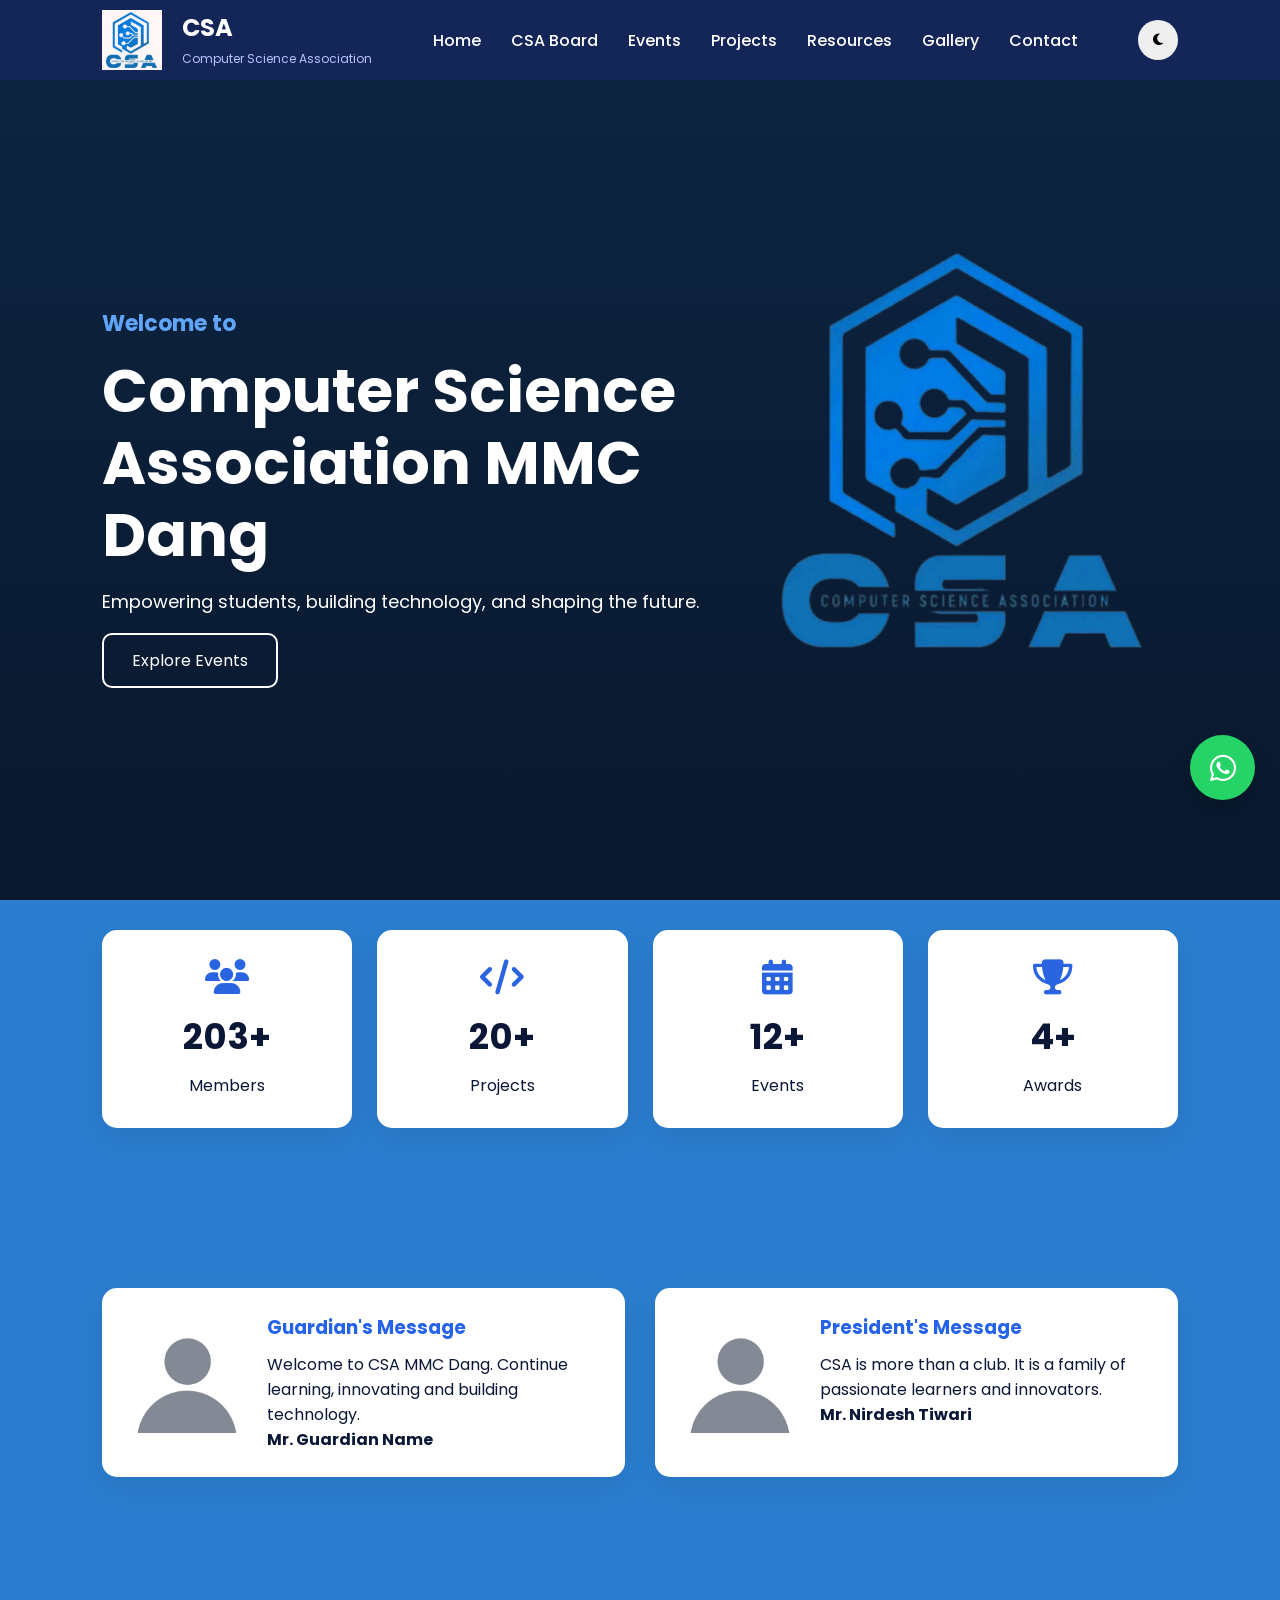
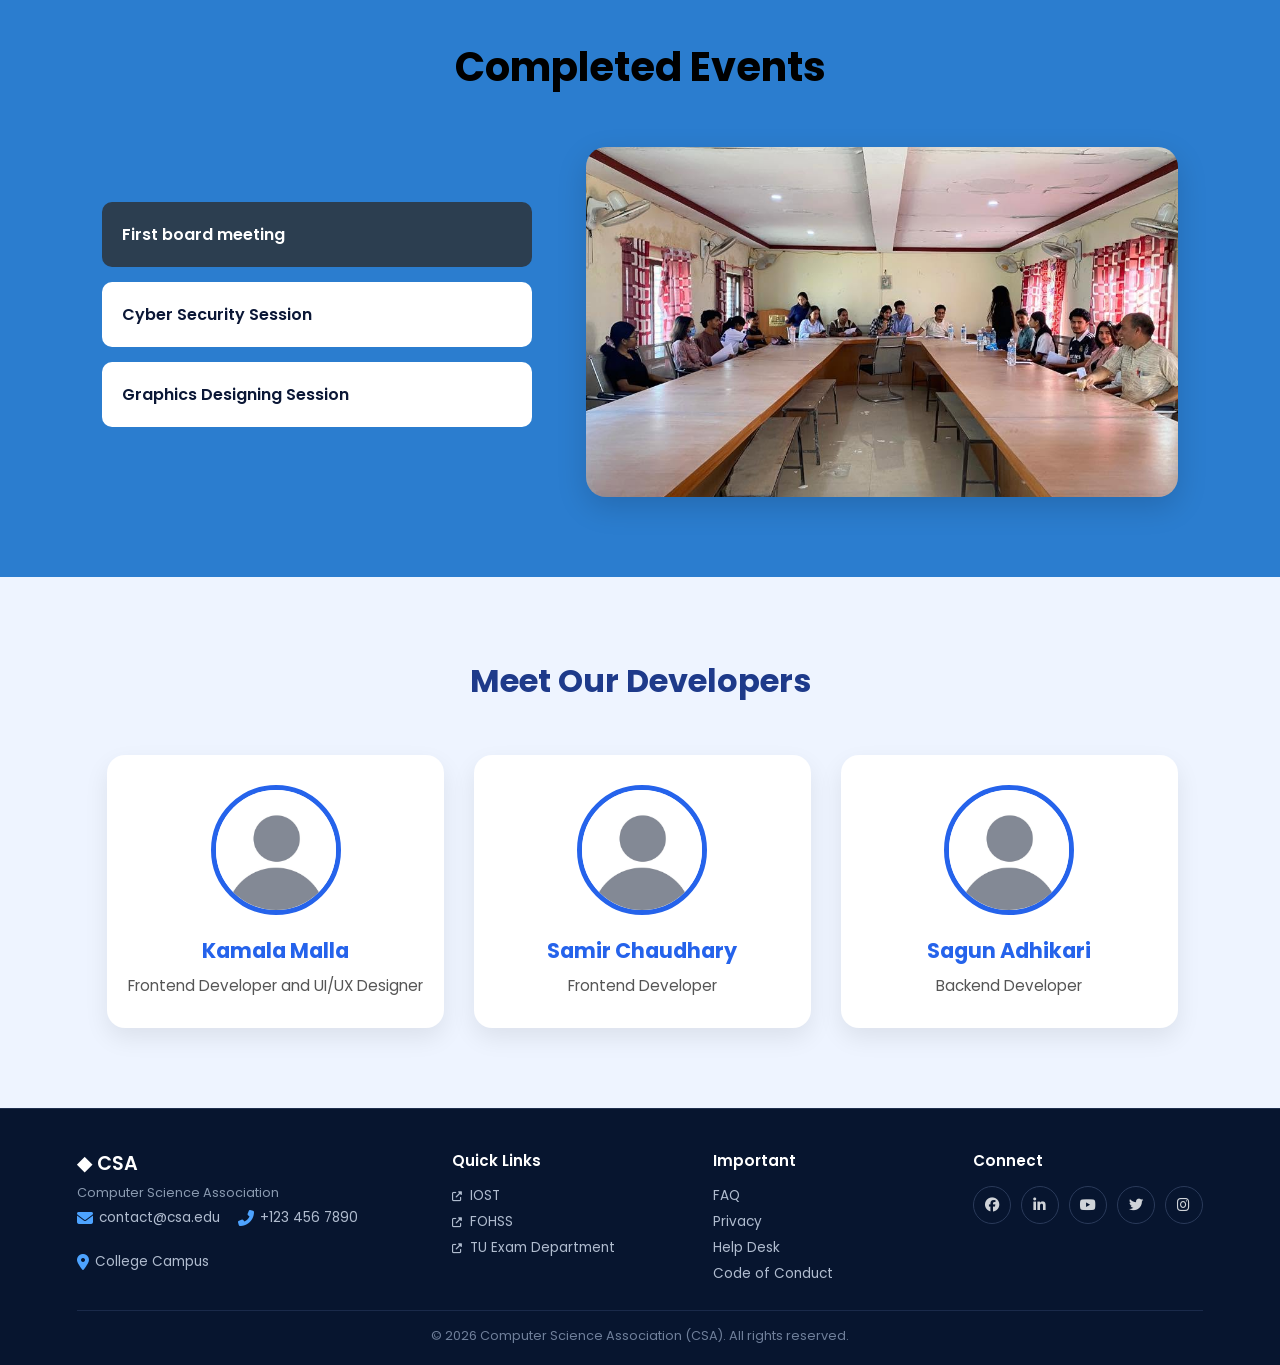
==== commit 5024b244: "making board page responsive" ====
--- a/index.html
+++ b/index.html
@@ -27,13 +27,19 @@
 
 <header>
     <nav class="navbar">
-    <div class="logo">
-        <img src="csa logo.jpeg" alt="CSA Logo">
-        <div>
-            <h2>CSA</h2>
-            <span>Computer Science Association</span>
-        </div>
-    </div>
+<a href="#"
+   onclick="window.scrollTo({top:0,behavior:'smooth'});return false;"
+   style="text-decoration:none;">
+
+  <div class="logo">
+    <img src="csa logo.jpeg" alt="CSA Logo">
+    <div>
+      <h2>CSA</h2>
+      <span>Computer Science Association</span>
+    </div>
+  </div>
+
+</a>
 
     <ul class="nav-links" id="navLinks">
 
--- a/CSA.css
+++ b/CSA.css
@@ -54,6 +54,11 @@
 background:#142558;
 z-index:1000;
 transition:.3s ease;
+}
+
+.navbar > a {
+  display: flex;
+  align-items: center;
 }
 
 .logo{
@@ -392,59 +397,7 @@
 
 .developer {
     background: #eef4ff;
-    padding: 80px 20px;
-    text-align: center;
-}
-
-.developer h2 {
-    font-size: 2rem;
-    color: #1e3a8a;
-    margin-bottom: 50px;
-    font-weight: 700;
-}
-
-/* Developer Card */
-
-.developer-card {
-    display: flex;
-    align-items: center;
-    justify-content: center;
-    gap: 30px;
-    max-width: 700px;
-    margin: 0 auto;
-    padding: 30px;
-    background: #ffffff;
-    border-radius: 16px;
-    box-shadow: 0 10px 25px rgba(0, 0, 0, 0.08);
-    transition: transform 0.3s ease,
-                box-shadow 0.3s ease;
-}
-
-.developer-card:hover {
-    transform: translateY(-6px);
-    box-shadow: 0 16px 35px rgba(0, 0, 0, 0.12);
-}
-
-/* Developer Image */
-
-.developer-card img {
-    width: 140px;
-    height: 140px;
-    object-fit: cover;
-    border-radius: 50%;
-    border: 5px solid #2563eb;
-    flex-shrink: 0;
-}
-
-/* Developer Details */
-
-/* ==========================
-   Developer Section
-========================== */
-
-.developer {
-    background: #eef4ff;
-    padding: 80px 20px;
+    padding: 80px 8%;
     text-align: center;
 }
 
@@ -488,12 +441,15 @@
     border-radius: 50%;
     border: 5px solid #2563eb;
     margin-bottom: 20px;
+    display: block;
+    margin-left: auto;
+    margin-right: auto;
 }
 
 .developer-card h3 {
-    font-size: 1.5rem;
+    font-size: 1.3rem;
     color: #2563eb;
-    margin-bottom: 10px;
+    margin-bottom: 8px;
 }
 
 .developer-card p {
@@ -502,19 +458,43 @@
     font-size: 0.95rem;
 }
 
-/* Tablet */
+/* Tablet — 2 columns */
 
 @media (max-width: 992px) {
     .developer-container {
         grid-template-columns: repeat(2, 1fr);
-    }
-}
-
-/* Mobile */
-
-@media (max-width: 768px) {
+        gap: 24px;
+    }
+}
+
+/* Mobile — 1 column */
+
+@media (max-width: 600px) {
+    .developer {
+        padding: 60px 6%;
+    }
+
+    .developer h2 {
+        font-size: 1.6rem;
+        margin-bottom: 30px;
+    }
+
     .developer-container {
         grid-template-columns: 1fr;
+        gap: 20px;
+    }
+
+    .developer-card {
+        padding: 24px 16px;
+    }
+
+    .developer-card img {
+        width: 110px;
+        height: 110px;
+    }
+
+    .developer-card h3 {
+        font-size: 1.15rem;
     }
 }
 /* ===== FOOTER (STICKY, UPDATED) ===== */
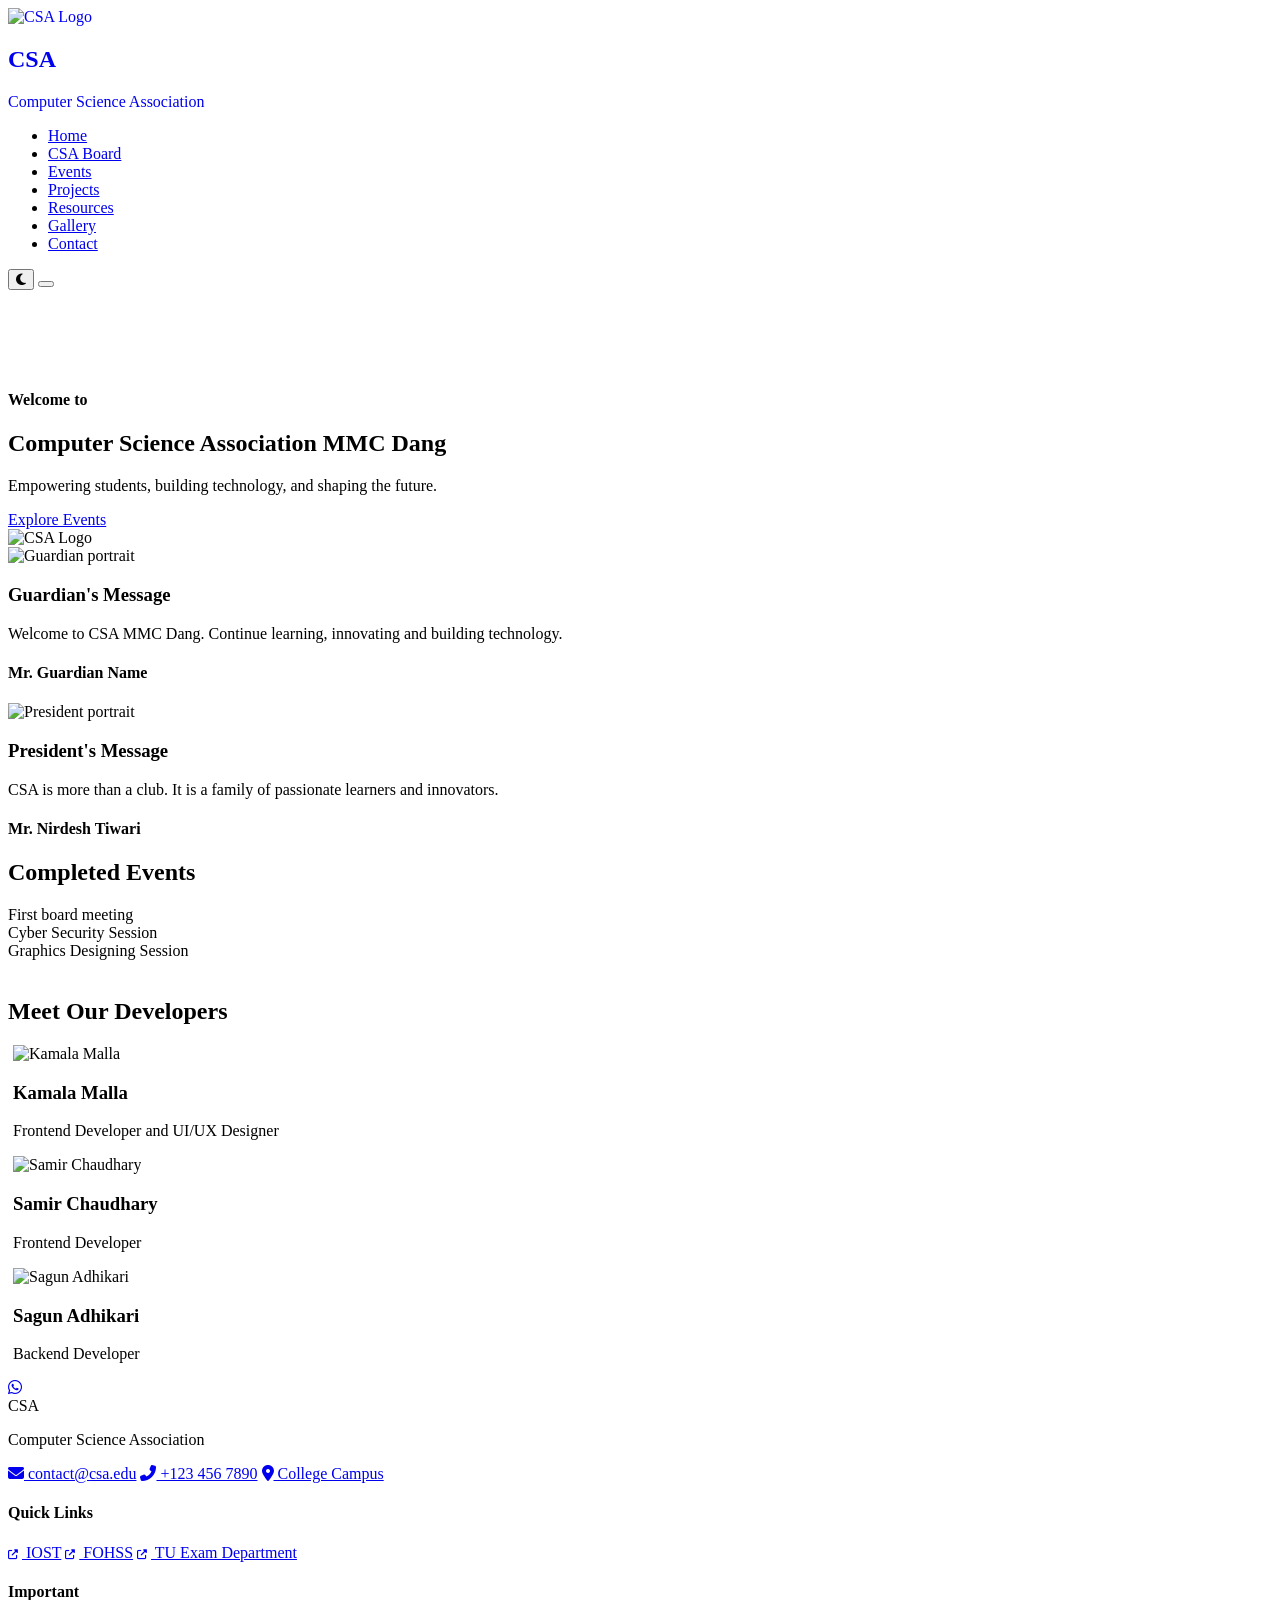
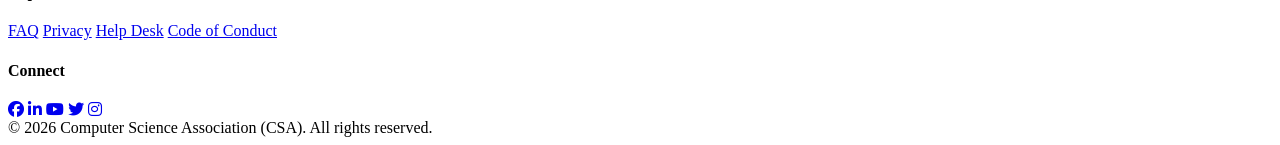
==== commit 09ae8ea6: "Arranging in proper way" ====
--- a/index.html
+++ b/index.html
@@ -18,7 +18,9 @@
 
 <link rel="stylesheet" href="https://cdnjs.cloudflare.com/ajax/libs/font-awesome/4.7.0/css/font-awesome.min.css">
 
-<link rel="stylesheet" href="CSA.css">
+<link rel="stylesheet" href="/CSA/Style/CSA.css">
+<link rel="stylesheet" href="/CSA/Style/footer.css">
+<link rel="stylesheet" href="/CSA/Style/nav.css">
 </head>
 
 <body>
@@ -32,7 +34,7 @@
    style="text-decoration:none;">
 
   <div class="logo">
-    <img src="csa logo.jpeg" alt="CSA Logo">
+    <img src="/CSA/Media/csa logo.jpeg" alt="CSA Logo">
     <div>
       <h2>CSA</h2>
       <span>Computer Science Association</span>
@@ -112,39 +114,10 @@
     </div>
 
     <div class="hero-logo">
-        <img src="csa logo.png" alt="CSA Logo">
-    </div>
-
-</div>
-</section>
-
-<!-- ================= STATS ================= -->
-
-<section class="stats">
-<div class="stat-card">
-    <i class="fas fa-users"></i>
-    <h2 class="counter" data-target="500">0+</h2>
-    <p>Members</p>
-</div>
-
-<div class="stat-card">
-    <i class="fas fa-code"></i>
-    <h2 class="counter" data-target="50">0+</h2>
-    <p>Projects</p>
-</div>
-
-<div class="stat-card">
-    <i class="fas fa-calendar"></i>
-    <h2 class="counter" data-target="30">0+</h2>
-    <p>Events</p>
-</div>
-
-<div class="stat-card">
-    <i class="fas fa-trophy"></i>
-    <h2 class="counter" data-target="10">0+</h2>
-    <p>Awards</p>
-</div>
-
+        <img src="/CSA/Media/csa logo.png" alt="CSA Logo">
+    </div>
+
+</div>
 </section>
 
 <!-- ================= MESSAGE SECTION ================= -->
@@ -152,7 +125,7 @@
 <section class="message-section">
 <div class="message-card">
 
-    <img src="profile.jpg" alt="Guardian portrait">
+    <img src="/CSA/Media/profile.jpg" alt="Guardian portrait">
 
     <div>
 
@@ -172,7 +145,7 @@
 
 <div class="message-card">
 
-    <img src="profile.jpg" alt="President portrait">
+    <img src="/CSA/Media/profile.jpg" alt="President portrait">
 
     <div>
 
@@ -236,19 +209,19 @@
     <div class="developer-container" style="margin-left: 5px;">
 
         <div class="developer-card">
-            <img src="profile.jpg".jpg" alt="Kamala Malla">
+            <img src="/CSA/Media/profile.jpg" alt="Kamala Malla">
             <h3>Kamala Malla</h3>
             <p>Frontend Developer and UI/UX Designer</p>
         </div>
 
         <div class="developer-card">
-            <img src="profile.jpg".jpg" alt="Samir Chaudhary">
+            <img src="/CSA/Media/profile.jpg" alt="Samir Chaudhary">
             <h3>Samir Chaudhary</h3>
             <p>Frontend Developer</p>
         </div>
 
         <div class="developer-card">
-            <img src="profile.jpg" alt="Sagun Adhikari">
+            <img src="/CSA/Media/profile.jpg" alt="Sagun Adhikari">
             <h3>Sagun Adhikari</h3>
             <p>Backend Developer</p>
         </div>
@@ -265,7 +238,7 @@
   <footer class="footer">
     <div class="footer-cols">
       <div class="footer-col">
-        <div class="logo-small">◆ CSA</div>
+        <div class="logo-small">CSA</div>
         <p class="footer-desc">Computer Science Association</p>
         <div class="footer-contact-icons">
           <a href="mailto:contact@csa.edu"><i class="fas fa-envelope"></i> contact@csa.edu</a>
@@ -306,7 +279,8 @@
 
 <script src="https://unpkg.com/aos@2.3.4/dist/aos.js"></script>
 
-<script src="CSA.js"></script>
+<script src="/CSA/JavaScript/CSA.js"></script>
+<script src="/CSA/JavaScript/footer.js"></script>
 
 </body>
 </html>
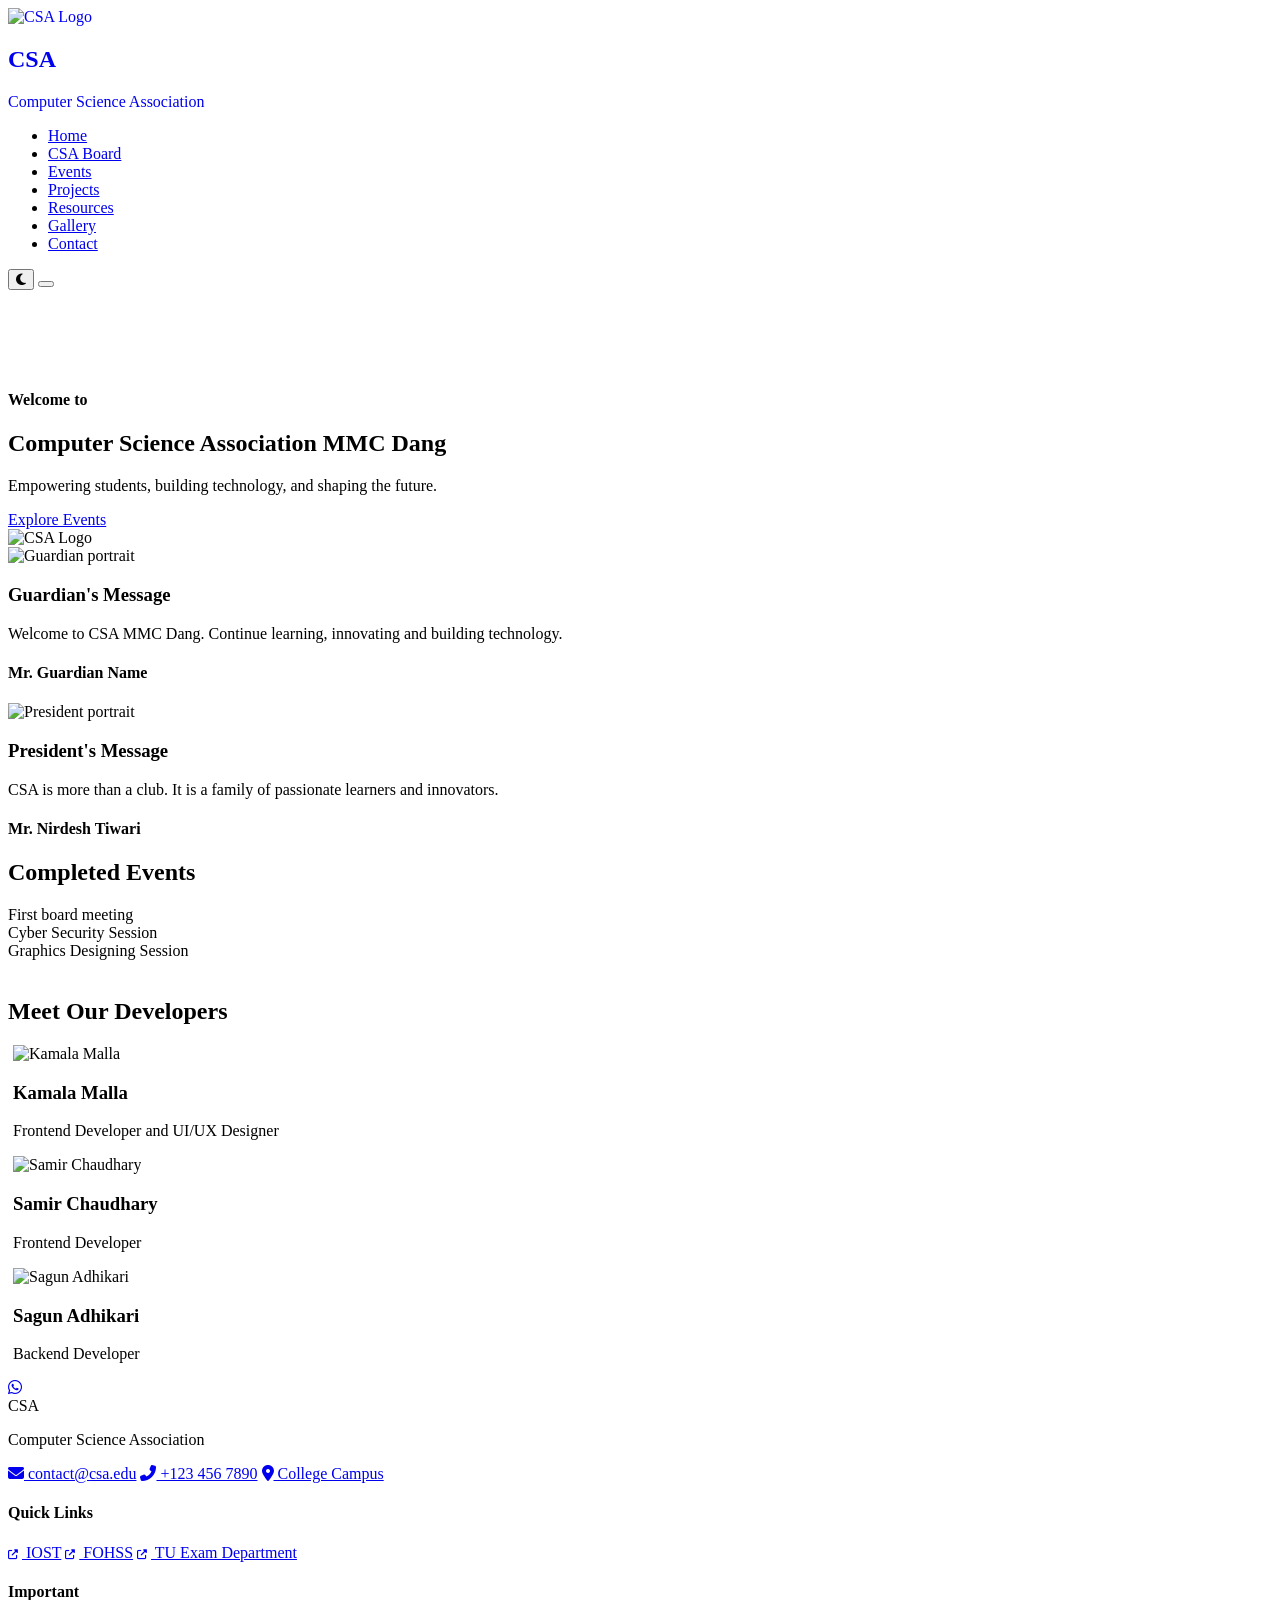
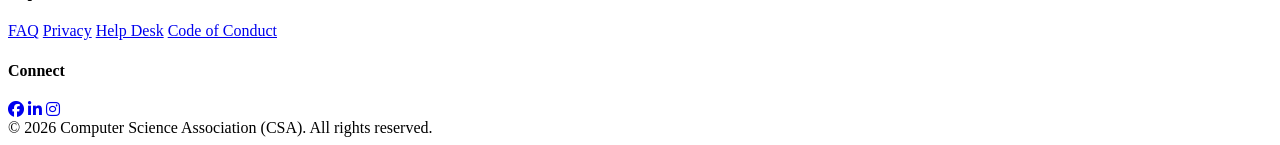
==== commit ecb26718: "Making footer and header same in all pages" ====
--- a/index.html
+++ b/index.html
@@ -74,7 +74,6 @@
 
 </nav>
 </header>
-
 <div class="nav-overlay" id="navOverlay"></div>
 
 <!-- ================= HERO ================= -->
@@ -228,11 +227,10 @@
 
     </div>
 </section>
-<!-- ================= WHATSAPP FLOAT ================= -->
-
-<a href="https://wa.me/9779800000000" target="_blank" rel="noopener" class="whatsapp-float" aria-label="Chat with us on WhatsApp">
+<!-- ========== WHATSAPP ========== -->
+  <a href="https://wa.me/9810953213" target="_blank" class="whatsapp-btn" aria-label="Chat">
     <i class="fab fa-whatsapp"></i>
-</a>
+  </a>
 
 <!-- ========== FOOTER (UPDATED) ========== -->
   <footer class="footer">
@@ -262,11 +260,9 @@
       <div class="footer-col">
         <h4>Connect</h4>
         <div class="footer-socials" style="border-top: none; padding-top: 0; margin-top: 0; justify-content: flex-start; gap: 10px;">
-          <a href="https://facebook.com" target="_blank" aria-label="Facebook"><i class="fab fa-facebook-f"></i></a>
-          <a href="https://linkedin.com" target="_blank" aria-label="LinkedIn"><i class="fab fa-linkedin-in"></i></a>
-          <a href="https://youtube.com" target="_blank" aria-label="YouTube"><i class="fab fa-youtube"></i></a>
-          <a href="https://twitter.com" target="_blank" aria-label="Twitter"><i class="fab fa-twitter"></i></a>
-          <a href="https://instagram.com" target="_blank" aria-label="Instagram"><i class="fab fa-instagram"></i></a>
+          <a href="https://www.facebook.com/csa.mmc.ghorahi.dang" target="_blank" aria-label="Facebook"><i class="fab fa-facebook-f"></i></a>
+          <a href="https://www.linkedin.com/company/csa-mmc-dang/" target="_blank" aria-label="LinkedIn"><i class="fab fa-linkedin-in"></i></a>
+          <a href="https://www.instagram.com/csammcdang?igsh=azV1cThndHh2bHBm" target="_blank" aria-label="Instagram"><i class="fab fa-instagram"></i></a>
         </div>
       </div>
     </div>
@@ -281,6 +277,7 @@
 
 <script src="/CSA/JavaScript/CSA.js"></script>
 <script src="/CSA/JavaScript/footer.js"></script>
+<script src="/CSA/JavaScript/nav.js"></script>
 
 </body>
 </html>
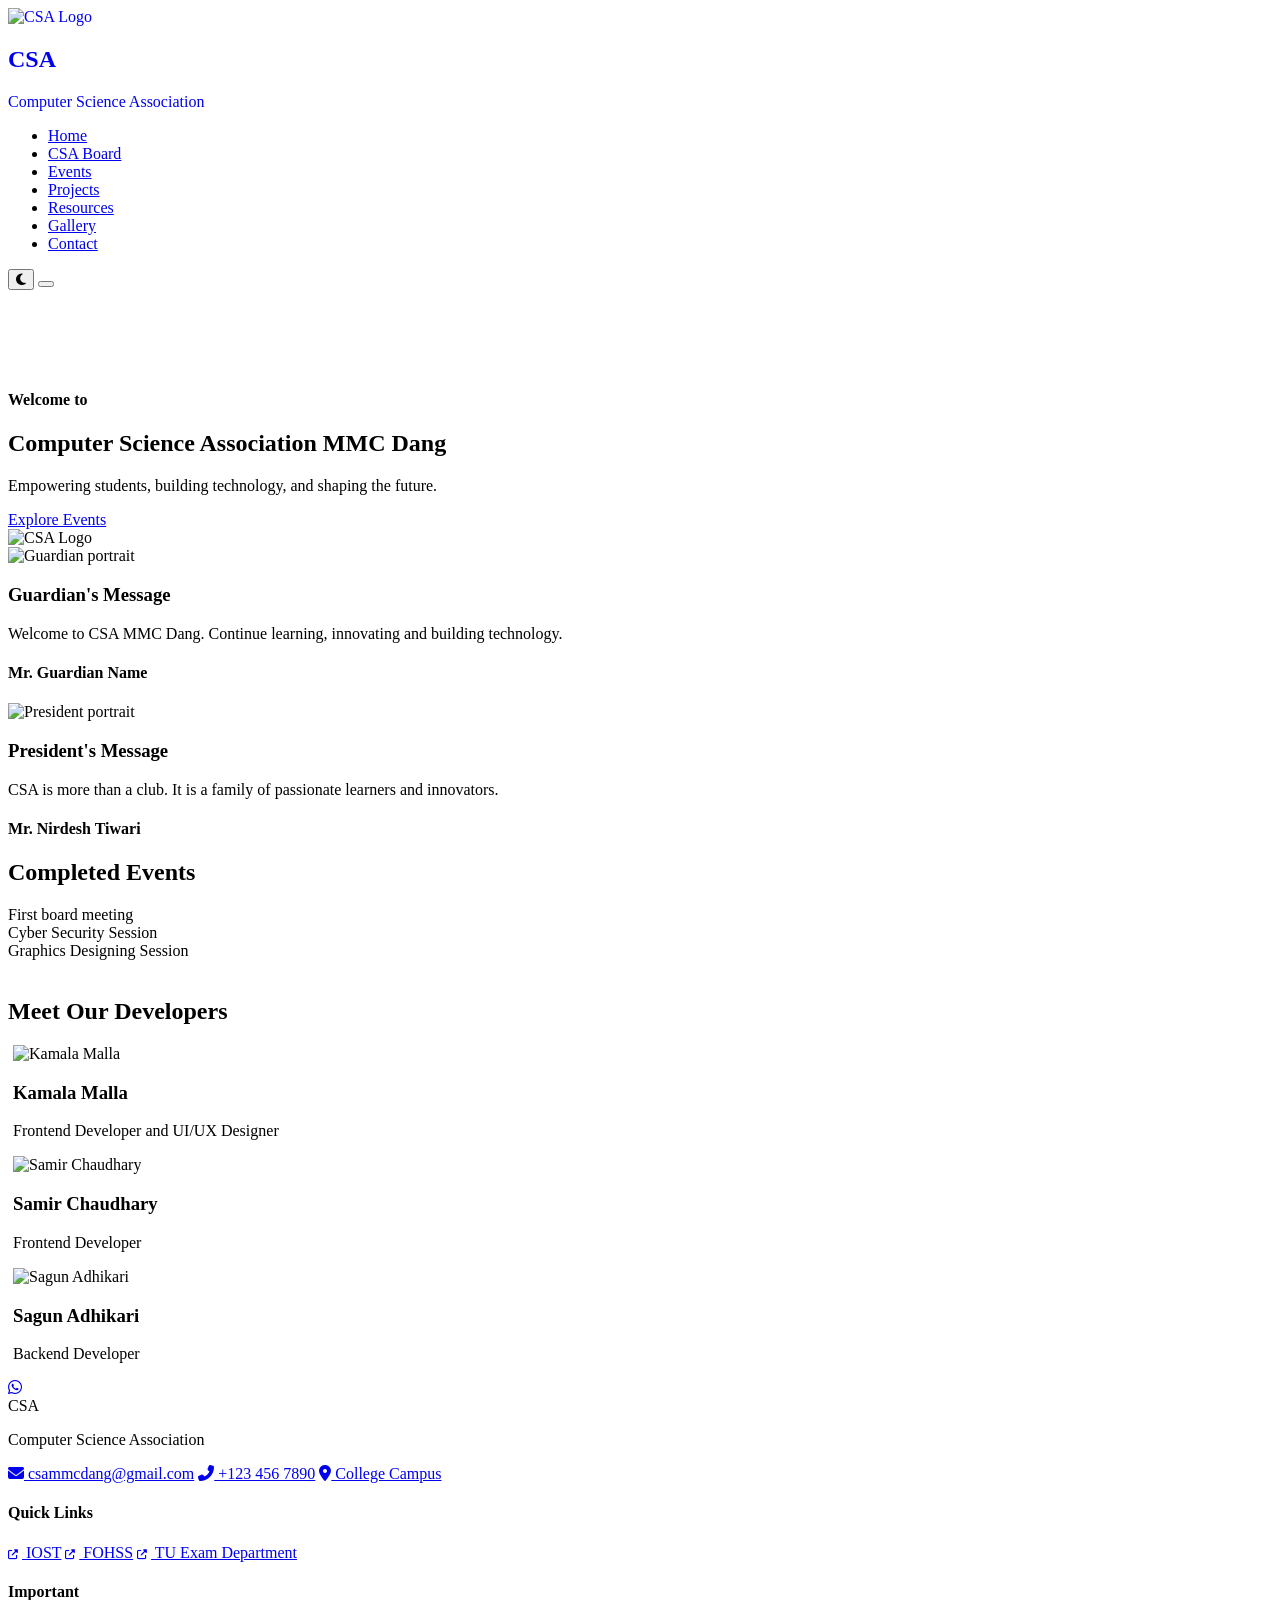
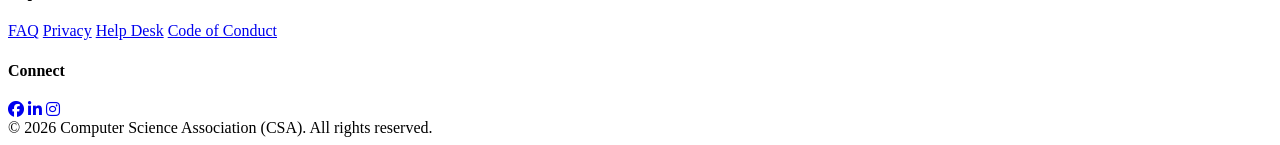
==== commit 9c2ccee6: "footer theme changed" ====
--- a/index.html
+++ b/index.html
@@ -5,6 +5,11 @@
     <meta charset="UTF-8">
     <meta name="viewport" content="width=device-width, initial-scale=1.0">
     <title>CSA MMC Dang</title>
+    <meta name="description" content="Official Website of Computer Science Association.">
+    <meta name="keywords" content="CSA, Official Website, Computer Science Association">
+    <meta name="author" content="Computer Science Association, Developed by Samir Chaudhary, Kamala Malla, Sagun Adhikari">
+    <meta property="og:type" content="website">
+    <link rel="icon" href="/CSA/Media/icon.png">
 <!-- Google Font -->
 <link href="https://fonts.googleapis.com/css2?family=Poppins:wght@300;400;500;600;700&display=swap" rel="stylesheet">
 
@@ -144,7 +149,7 @@
 
 <div class="message-card">
 
-    <img src="/CSA/Media/profile.jpg" alt="President portrait">
+    <img src="/CSA/Media/2025 Board/Nirdesh Tiwari.jpg" alt="President portrait">
 
     <div>
 
@@ -173,17 +178,17 @@
     <div class="event-list">
 
         <div class="event-item"
-        data-img="firstboardmeeting.jpg">
+        data-img="/CSA/Media/Completed events/firstboardmeeting.jpg">
         First board meeting
         </div>
 
         <div class="event-item"
-        data-img="Cybersecurity.jpg">
+        data-img="/CSA/Media/Completed events/Cybersecurity.jpg">
         Cyber Security Session
         </div>
 
         <div class="event-item"
-        data-img="graphicsdesigningsession.jpg">
+        data-img="/CSA/Media/Completed events/graphicsdesigningsession.jpg">
         Graphics Designing Session
         </div>
 
@@ -214,7 +219,7 @@
         </div>
 
         <div class="developer-card">
-            <img src="/CSA/Media/profile.jpg" alt="Samir Chaudhary">
+            <img src="/CSA/Media/Developers/Samir.jpg" alt="Samir Chaudhary">
             <h3>Samir Chaudhary</h3>
             <p>Frontend Developer</p>
         </div>
@@ -239,7 +244,7 @@
         <div class="logo-small">CSA</div>
         <p class="footer-desc">Computer Science Association</p>
         <div class="footer-contact-icons">
-          <a href="mailto:contact@csa.edu"><i class="fas fa-envelope"></i> contact@csa.edu</a>
+          <a href="mailto:csammcdang@gmail.com"><i class="fas fa-envelope"></i> csammcdang@gmail.com</a>
           <a href="tel:+1234567890"><i class="fas fa-phone-alt"></i> +123 456 7890</a>
           <a href="https://www.google.com/maps/search/?api=1&query=Mahendra+Multiple+Campus+Dang" target="_blank" rel="noopener"><i class="fas fa-map-marker-alt"></i> College Campus</a>
         </div>
